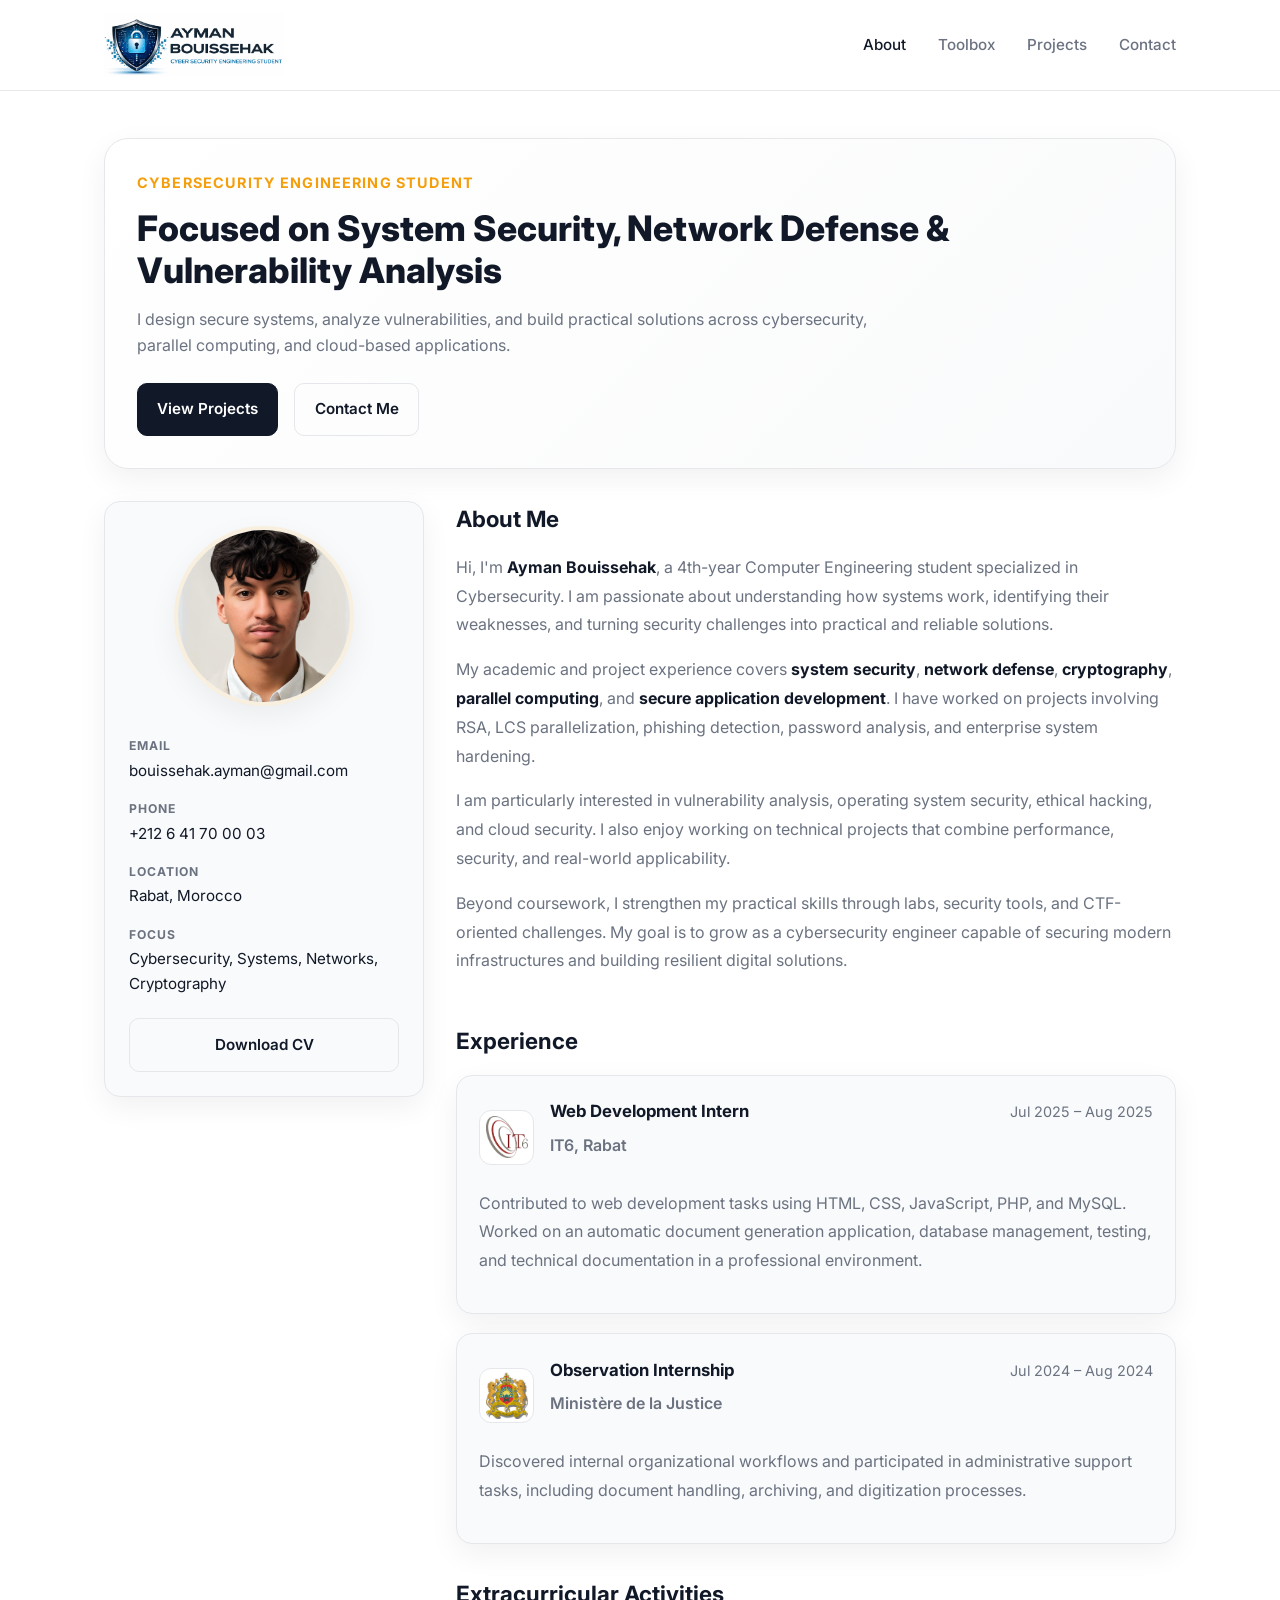
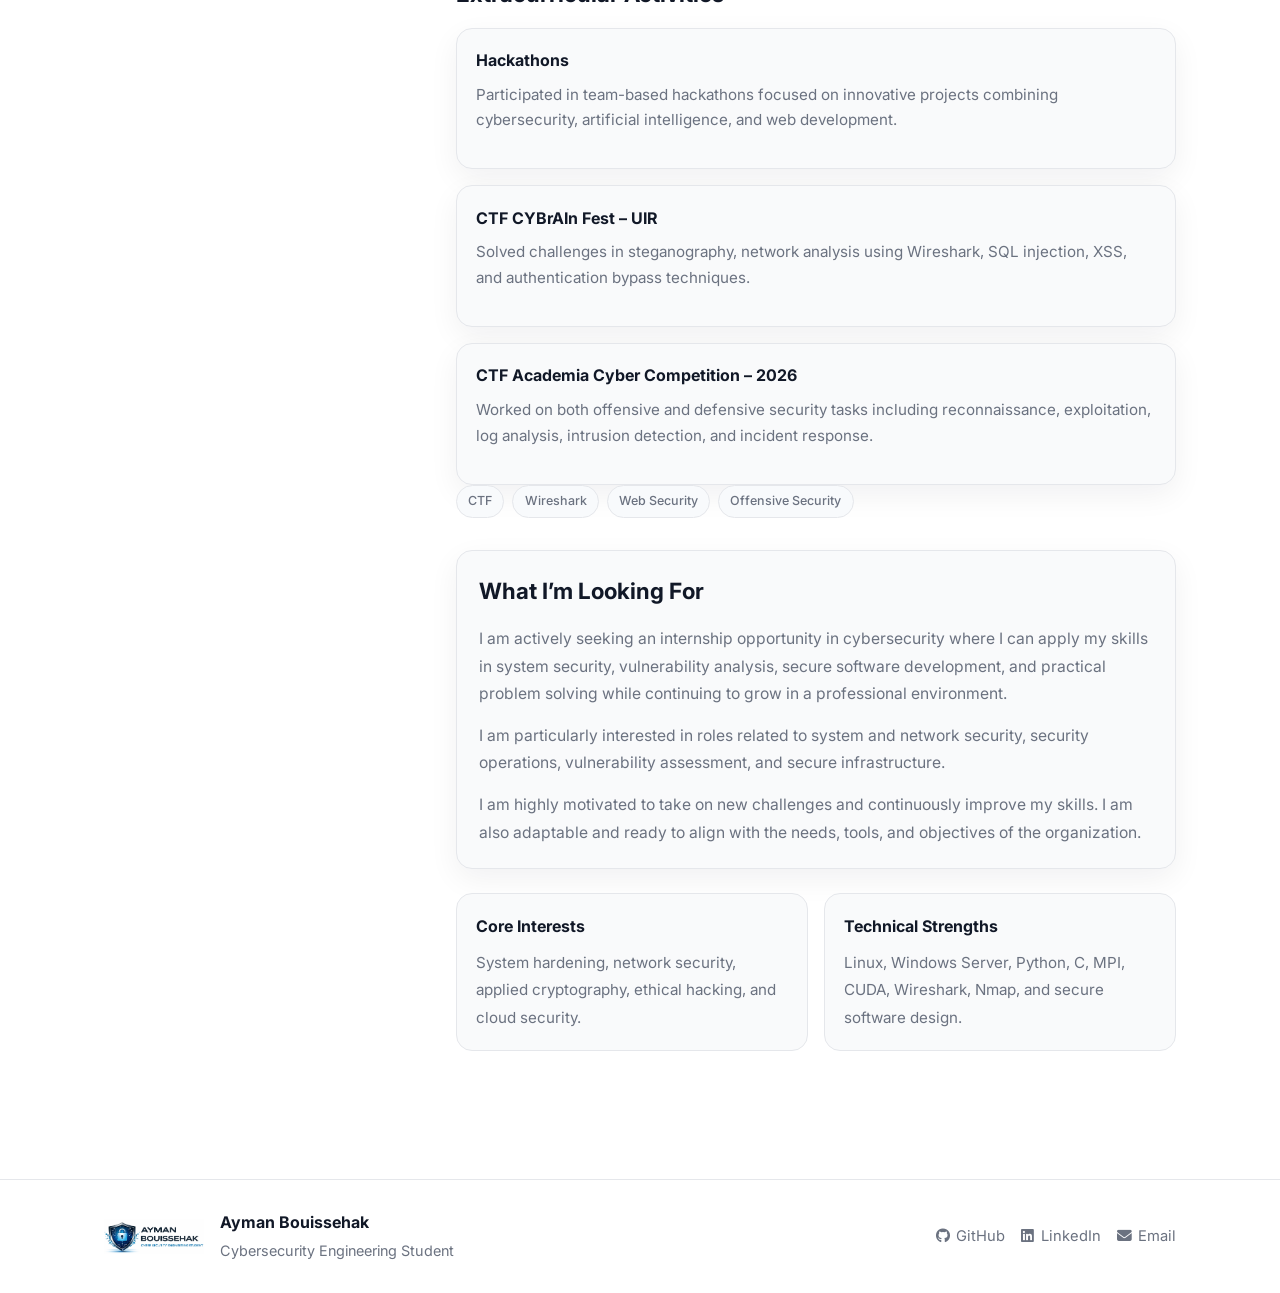
==== index.html @ 77eb62f5 "update" ====
<!DOCTYPE html>
<html lang="en">
<head>
    <meta charset="UTF-8">
    <meta name="viewport" content="width=device-width, initial-scale=1.0">
    <title>Ayman Bouissehak – Cybersecurity Engineering Student</title>
    <meta name="description" content="Portfolio of Ayman Bouissehak, Cybersecurity Engineering Student focused on system security, network defense, cryptography, and secure software development.">
    <link rel="stylesheet" href="style.css?v=2">
    <link rel="stylesheet" href="https://cdnjs.cloudflare.com/ajax/libs/font-awesome/6.4.0/css/all.min.css">
</head>
<body>

<nav class="navbar">
    <div class="container">
        <div class="logo">
            <img src="logo-ayman.png" alt="Ayman Bouissehak logo" class="logo-img">
        </div>

        <ul class="nav-links">
            <li><a href="index.html" class="active">About</a></li>
            <li><a href="toolbox.html">Toolbox</a></li>
            <li><a href="projects.html">Projects</a></li>
            <li><a href="contact.html">Contact</a></li>
        </ul>

        <div class="menu-toggle">
            <i class="fas fa-bars"></i>
        </div>
    </div>
</nav>

<main class="page about-page">
    <div class="container">

        <section class="hero-card">
            <p class="hero-kicker">Cybersecurity Engineering Student</p>
            <h1 class="hero-title">Focused on System Security, Network Defense & Vulnerability Analysis</h1>
            <p class="hero-subtitle">
                I design secure systems, analyze vulnerabilities, and build practical solutions across cybersecurity,
                parallel computing, and cloud-based applications.
            </p>

            <div class="hero-actions">
                <a href="projects.html" class="btn-primary">View Projects</a>
                <a href="contact.html" class="btn-secondary">Contact Me</a>
            </div>
        </section>

        <div class="about-grid">

            <aside class="about-left">
                <div class="profile-photo">
                    <img src="photo cv.jpg" alt="Ayman Bouissehak portrait">
                </div>

                <div class="info-block">
                    <div class="info-item">
                        <strong>EMAIL</strong>
                        <span>bouissehak.ayman@gmail.com</span>
                    </div>

                    <div class="info-item">
                        <strong>PHONE</strong>
                        <span>+212 6 41 70 00 03</span>
                    </div>

                    <div class="info-item">
                        <strong>LOCATION</strong>
                        <span>Rabat, Morocco</span>
                    </div>

                    <div class="info-item">
                        <strong>FOCUS</strong>
                        <span>Cybersecurity, Systems, Networks, Cryptography</span>
                    </div>
                </div>

                <a href="CV AYMAN-BOUISSEHAK.pdf" class="btn-download" target="_blank">
                    Download CV
                </a>
            </aside>

            <section class="about-right">
                <h2 class="content-title">About Me</h2>

                <p>
                    Hi, I'm <strong>Ayman Bouissehak</strong>, a 4th-year Computer Engineering student specialized in
                    Cybersecurity. I am passionate about understanding how systems work, identifying their weaknesses,
                    and turning security challenges into practical and reliable solutions.
                </p>

                <p>
                    My academic and project experience covers <strong>system security</strong>, <strong>network defense</strong>,
                    <strong>cryptography</strong>, <strong>parallel computing</strong>, and <strong>secure application development</strong>.
                    I have worked on projects involving RSA, LCS parallelization, phishing detection, password analysis,
                    and enterprise system hardening.
                </p>

                <p>
                    I am particularly interested in vulnerability analysis, operating system security, ethical hacking,
                    and cloud security. I also enjoy working on technical projects that combine performance, security,
                    and real-world applicability.
                </p>

                <p>
                    Beyond coursework, I strengthen my practical skills through labs, security tools, and CTF-oriented
                    challenges. My goal is to grow as a cybersecurity engineer capable of securing modern infrastructures
                    and building resilient digital solutions.
                </p>
                <section class="experience-section">
    <h2 class="content-title">Experience</h2>

    <div class="experience-list">

    <div class="experience-item">

    <div class="experience-header">
        <div class="experience-logo">
            <img src="it6-logo.png" alt="IT6 logo">
        </div>

        <div class="experience-main">
            <div class="experience-top">
                <h3>Web Development Intern</h3>
                <span>Jul 2025 – Aug 2025</span>
            </div>
            <p class="experience-place">IT6, Rabat</p>
        </div>
    </div>

    <p class="experience-desc">
        Contributed to web development tasks using HTML, CSS, JavaScript, PHP, and MySQL.
        Worked on an automatic document generation application, database management,
        testing, and technical documentation in a professional environment.
    </p>

</div>

<div class="experience-item">

    <div class="experience-header">
        <div class="experience-logo">
            <img src="minister-logo.jpeg" alt="Ministry logo">
        </div>

        <div class="experience-main">
            <div class="experience-top">
                <h3>Observation Internship</h3>
                <span>Jul 2024 – Aug 2024</span>
            </div>
            <p class="experience-place">Ministère de la Justice</p>
        </div>
    </div>

    <p class="experience-desc">
        Discovered internal organizational workflows and participated in administrative support tasks,
        including document handling, archiving, and digitization processes.
    </p>

</div>

    </div>
</section>
<section class="activities-section">
    <h2 class="content-title">Extracurricular Activities</h2>

    <div class="activities-list">

        <div class="activity-item">
            <h3>Hackathons</h3>
            <p>
                Participated in team-based hackathons focused on innovative projects combining
                cybersecurity, artificial intelligence, and web development.
            </p>
        </div>

        <div class="activity-item">
            <h3>CTF CYBrAIn Fest – UIR</h3>
            <p>
                Solved challenges in steganography, network analysis using Wireshark,
                SQL injection, XSS, and authentication bypass techniques.
            </p>
        </div>

        <div class="activity-item">
            <h3>CTF Academia Cyber Competition – 2026</h3>
            <p>
                Worked on both offensive and defensive security tasks including reconnaissance,
                exploitation, log analysis, intrusion detection, and incident response.
            </p>
        </div>

    </div>
    <div class="project-tags">
    <span>CTF</span>
    <span>Wireshark</span>
    <span>Web Security</span>
    <span>Offensive Security</span>
</div>
</section>
<section class="career-section">
    <h2 class="content-title">What I’m Looking For</h2>
    <p>
        I am actively seeking an internship opportunity in cybersecurity where I can apply
        my skills in system security, vulnerability analysis, secure software development,
        and practical problem solving while continuing to grow in a professional environment.
    </p>
    <p>
        I am particularly interested in roles related to system and network security,
        security operations, vulnerability assessment, and secure infrastructure.
    </p>
    <p>
        I am highly motivated to take on new challenges and continuously improve my skills.
        I am also adaptable and ready to align with the needs, tools, and objectives of the organization.
    </p>
</section>

                <div class="mini-highlights">
                    <div class="mini-card">
                        <h3>Core Interests</h3>
                        <p>System hardening, network security, applied cryptography, ethical hacking, and cloud security.</p>
                    </div>

                    <div class="mini-card">
                        <h3>Technical Strengths</h3>
                        <p>Linux, Windows Server, Python, C, MPI, CUDA, Wireshark, Nmap, and secure software design.</p>
                    </div>
                </div>
            </section>

        </div>
    </div>
</main>
<footer class="site-footer">
    <div class="container footer-content">
        
        <div class="footer-brand">
            <img src="logo-ayman.png" alt="Ayman Bouissehak logo" class="footer-logo">
            <div class="footer-brand-text">
                <h3>Ayman Bouissehak</h3>
                <p>Cybersecurity Engineering Student</p>
            </div>
        </div>

        <div class="footer-links">
            <a href="https://github.com/AYMANBOUISSEHAK/" target="_blank">
                <i class="fab fa-github"></i> GitHub
            </a>
            <a href="https://www.linkedin.com/in/ayman-bouissehak-b19950394/" target="_blank">
                <i class="fab fa-linkedin"></i> LinkedIn
            </a>
            <a href="mailto:bouissehak.ayman@gmail.com">
                <i class="fas fa-envelope"></i> Email
            </a>
        </div>

    </div>
</footer>

<script src="script.js?v=2"></script>
</body>
</html>
---- style.css ----
@import url('https://fonts.googleapis.com/css2?family=Inter:wght@300;400;500;600;700;800&display=swap');

* {
    margin: 0;
    padding: 0;
    box-sizing: border-box;
}

:root {
    --bg: #ffffff;
    --text: #111827;
    --text-dim: #6b7280;
    --accent: #f59e0b;
    --accent-soft: rgba(245, 158, 11, 0.12);
    --border: #e5e7eb;
    --card-bg: #f9fafb;
    --shadow: 0 10px 30px rgba(17, 24, 39, 0.06);
    --radius: 16px;
}

html {
    scroll-behavior: smooth;
}

body {
    font-family: 'Inter', sans-serif;
    background: var(--bg);
    color: var(--text);
    line-height: 1.6;
    padding-top: 90px;
}

a {
    color: inherit;
}

.container {
    max-width: 1120px;
    margin: 0 auto;
    padding: 0 1.5rem;
}

.page {
    padding: 3rem 0 4rem;
}

.section-title {
    font-size: 2rem;
    font-weight: 700;
    margin-bottom: 0.8rem;
    color: var(--text);
}

.section-intro {
    color: var(--text-dim);
    font-size: 1rem;
    margin-bottom: 2rem;
    max-width: 760px;
}

/* NAVBAR */
.navbar {
    position: fixed;
    top: 0;
    width: 100%;
    background: rgba(255, 255, 255, 0.92);
    backdrop-filter: blur(10px);
    border-bottom: 1px solid var(--border);
    z-index: 1000;
}

.navbar .container {
    min-height: 90px;
    display: flex;
    justify-content: space-between;
    align-items: center;
}

.logo {
    display: flex;
    align-items: center;
}

.logo-img {
    height: 64px;
    width: auto;
    display: block;
    max-width: 180px;
}

.nav-links {
    display: flex;
    gap: 2rem;
    list-style: none;
}

.nav-links a {
    text-decoration: none;
    color: var(--text-dim);
    font-size: 0.95rem;
    font-weight: 500;
    transition: 0.25s ease;
}

.nav-links a:hover,
.nav-links a.active {
    color: var(--text);
}

.menu-toggle {
    display: none;
    font-size: 1.4rem;
    cursor: pointer;
    color: var(--text);
}

/* HERO */
.hero-card {
    background: linear-gradient(135deg, #ffffff 0%, #f9fafb 100%);
    border: 1px solid var(--border);
    border-radius: 24px;
    box-shadow: var(--shadow);
    padding: 2rem;
    margin-bottom: 2rem;
}

.hero-kicker {
    color: var(--accent);
    font-weight: 700;
    font-size: 0.9rem;
    letter-spacing: 0.08em;
    text-transform: uppercase;
    margin-bottom: 0.8rem;
}

.hero-title {
    font-size: 2.2rem;
    line-height: 1.2;
    font-weight: 800;
    margin-bottom: 1rem;
    max-width: 850px;
}

.hero-subtitle {
    color: var(--text-dim);
    max-width: 760px;
    font-size: 1rem;
    margin-bottom: 1.5rem;
}

.hero-actions {
    display: flex;
    gap: 1rem;
    flex-wrap: wrap;
}

.btn-primary,
.btn-secondary,
.btn-download,
.btn-submit {
    display: inline-flex;
    align-items: center;
    justify-content: center;
    text-decoration: none;
    border-radius: 10px;
    padding: 0.85rem 1.2rem;
    font-size: 0.95rem;
    font-weight: 600;
    transition: 0.25s ease;
    cursor: pointer;
}

.btn-primary {
    background: var(--text);
    color: #fff;
    border: 1px solid var(--text);
}

.btn-primary:hover {
    opacity: 0.92;
}

.btn-secondary,
.btn-download,
.btn-submit {
    background: transparent;
    color: var(--text);
    border: 1px solid var(--border);
}

.btn-secondary:hover,
.btn-download:hover,
.btn-submit:hover {
    border-color: var(--text);
    background: var(--text);
    color: #fff;
}

/* ABOUT */
.about-grid {
    display: grid;
    grid-template-columns: 320px 1fr;
    gap: 2rem;
    align-items: start;
}

.about-left {
    background: var(--card-bg);
    border: 1px solid var(--border);
    border-radius: var(--radius);
    box-shadow: var(--shadow);
    padding: 1.5rem;
    display: flex;
    flex-direction: column;
    gap: 1.4rem;
}

.profile-photo {
    text-align: center;
}

.profile-photo img {
    width: 180px;
    height: 180px;
    border-radius: 50%;
    object-fit: cover;
    border: 4px solid var(--accent-soft);
    box-shadow: var(--shadow);
}

.info-block {
    display: flex;
    flex-direction: column;
    gap: 1rem;
}

.info-item {
    display: flex;
    flex-direction: column;
    gap: 0.2rem;
}

.info-item strong {
    font-size: 0.76rem;
    font-weight: 700;
    letter-spacing: 0.08em;
    color: var(--text-dim);
}

.info-item span,
.info-item span a {
    color: var(--text);
    font-size: 0.95rem;
    text-decoration: none;
    word-break: break-word;
}

.about-right {
    background: #fff;
}

.content-title {
    font-size: 1.4rem;
    font-weight: 700;
    margin-bottom: 1rem;
}

.about-right p {
    color: var(--text-dim);
    margin-bottom: 1rem;
    font-size: 1rem;
    line-height: 1.8;
}

.about-right strong {
    color: var(--text);
}

.mini-highlights {
    display: grid;
    grid-template-columns: repeat(2, 1fr);
    gap: 1rem;
    margin-top: 1.5rem;
}

.mini-card {
    background: var(--card-bg);
    border: 1px solid var(--border);
    border-radius: var(--radius);
    padding: 1.2rem;
}

.mini-card h3 {
    font-size: 1rem;
    font-weight: 700;
    margin-bottom: 0.6rem;
}

.mini-card p {
    margin-bottom: 0;
    font-size: 0.95rem;
}

/* TOOLBOX */
.toolbox-grid {
    display: grid;
    grid-template-columns: repeat(2, 1fr);
    gap: 1.5rem;
    margin-bottom: 2rem;
}

.toolbox-item {
    background: var(--card-bg);
    border: 1px solid var(--border);
    border-radius: var(--radius);
    box-shadow: var(--shadow);
    padding: 1.5rem;
    transition: 0.25s ease;
}

.toolbox-item:hover {
    transform: translateY(-3px);
    border-color: var(--accent);
}

.toolbox-header {
    display: flex;
    align-items: center;
    gap: 0.8rem;
    margin-bottom: 1rem;
}

.tool-emoji {
    font-size: 1.6rem;
}

.toolbox-header h3 {
    font-size: 1.05rem;
    font-weight: 700;
}

.toolbox-item ul {
    list-style: none;
}

.toolbox-item li {
    padding: 0.55rem 0;
    color: var(--text-dim);
    border-bottom: 1px dashed var(--border);
    font-size: 0.95rem;
}

.toolbox-item li:last-child {
    border-bottom: none;
}

.certification-section {
    margin-top: 1rem;
}

.section-subtitle {
    font-size: 1.2rem;
    font-weight: 700;
    margin-bottom: 1rem;
}

.cert-badges {
    display: flex;
    flex-wrap: wrap;
    gap: 0.8rem;
}

.cert-badge {
    padding: 0.55rem 1rem;
    border-radius: 999px;
    background: var(--card-bg);
    border: 1px solid var(--border);
    font-size: 0.92rem;
}

.cert-badge em {
    color: var(--text-dim);
    font-size: 0.84rem;
}

/* PROJECTS */
.projects-grid {
    display: grid;
    grid-template-columns: repeat(2, 1fr);
    gap: 1.5rem;
}

.project-item {
    background: var(--card-bg);
    border: 1px solid var(--border);
    border-radius: var(--radius);
    box-shadow: var(--shadow);
    padding: 1.4rem;
    display: flex;
    gap: 1rem;
    transition: 0.25s ease;
}

.project-item:hover {
    transform: translateY(-4px);
    border-color: var(--accent);
}

.project-icon {
    width: 52px;
    height: 52px;
    border-radius: 14px;
    background: var(--accent-soft);
    display: flex;
    align-items: center;
    justify-content: center;
    flex-shrink: 0;
}

.project-icon i {
    color: var(--accent);
    font-size: 1.35rem;
}

.project-content {
    flex: 1;
}

.project-content h3 {
    font-size: 1.08rem;
    font-weight: 700;
    margin-bottom: 0.25rem;
}

.project-category {
    color: var(--text-dim);
    font-size: 0.83rem;
    margin-bottom: 0.7rem;
}

.project-desc {
    color: var(--text-dim);
    font-size: 0.94rem;
    line-height: 1.65;
    margin-bottom: 0.9rem;
}

.project-tags {
    display: flex;
    flex-wrap: wrap;
    gap: 0.5rem;
    margin-bottom: 1rem;
}

.project-tags span {
    font-size: 0.78rem;
    padding: 0.3rem 0.7rem;
    border-radius: 999px;
    background: #fff;
    border: 1px solid var(--border);
    color: var(--text-dim);
}

.project-links {
    display: flex;
    flex-wrap: wrap;
    gap: 0.9rem;
}

.project-links a,
.project-links span {
    text-decoration: none;
    font-size: 0.9rem;
    color: var(--text-dim);
    display: inline-flex;
    align-items: center;
    gap: 0.35rem;
    transition: 0.25s ease;
}

.project-links a:hover {
    color: var(--accent);
}

.disabled {
    opacity: 0.6;
    cursor: not-allowed;
}

/* CONTACT */
.contact-content {
    display: grid;
    grid-template-columns: 1fr 1fr;
    gap: 2rem;
}

.contact-info,
.contact-form {
    background: var(--card-bg);
    border: 1px solid var(--border);
    border-radius: var(--radius);
    box-shadow: var(--shadow);
    padding: 1.5rem;
}

.social-links {
    display: flex;
    gap: 1rem;
    margin-top: 1.3rem;
}

.social-links a {
    font-size: 1.25rem;
    color: var(--text-dim);
    transition: 0.25s ease;
}

.social-links a:hover {
    color: var(--accent);
}

.contact-form {
    display: flex;
    flex-direction: column;
    gap: 1rem;
}

.contact-form input,
.contact-form textarea {
    width: 100%;
    padding: 0.9rem 1rem;
    border-radius: 10px;
    border: 1px solid var(--border);
    font-family: 'Inter', sans-serif;
    font-size: 0.95rem;
    background: #fff;
    transition: 0.25s ease;
}

.contact-form input:focus,
.contact-form textarea:focus {
    outline: none;
    border-color: var(--accent);
}

/* RESPONSIVE */
@media (max-width: 900px) {
    .about-grid,
    .contact-content,
    .projects-grid,
    .toolbox-grid,
    .mini-highlights {
        grid-template-columns: 1fr;
    }

    .about-left {
        max-width: 420px;
        margin: 0 auto;
    }
}

@media (max-width: 768px) {
    body {
        padding-top: 82px;
    }

    .navbar .container {
        min-height: 82px;
    }

    .logo-img {
        height: 52px;
    }

    .nav-links {
        display: none;
    }

    .nav-links.active {
        display: flex;
        flex-direction: column;
        position: absolute;
        top: 100%;
        left: 0;
        width: 100%;
        background: #fff;
        border-bottom: 1px solid var(--border);
        padding: 1.5rem;
        gap: 1rem;
        text-align: center;
    }

    .menu-toggle {
        display: block;
    }

    .hero-title {
        font-size: 1.75rem;
    }

    .hero-card {
        padding: 1.4rem;
    }
}
/* EXPERIENCE */
.experience-section {
    margin-top: 3rem;
}

.experience-list {
    display: flex;
    flex-direction: column;
    gap: 1.2rem;
}

.experience-item {
    background: var(--card-bg);
    border: 1px solid var(--border);
    border-radius: var(--radius);
    box-shadow: var(--shadow);
    padding: 1.4rem;
}

.experience-top {
    display: flex;
    justify-content: space-between;
    align-items: center;
    gap: 1rem;
    margin-bottom: 0.35rem;
    flex-wrap: wrap;
}

.experience-top h3 {
    font-size: 1.05rem;
    font-weight: 700;
    color: var(--text);
}

.experience-top span {
    font-size: 0.9rem;
    color: var(--text-dim);
}

.experience-place {
    font-size: 0.92rem;
    font-weight: 600;
    color: var(--accent);
    margin-bottom: 0.7rem;
}

.experience-desc {
    color: var(--text-dim);
    font-size: 0.95rem;
    line-height: 1.7;
}
/* FOOTER */
.site-footer {
    margin-top: 4rem;
    border-top: 1px solid var(--border);
    padding: 1.8rem 0;
    background: #fff;
}

.footer-content {
    display: flex;
    justify-content: space-between;
    align-items: center;
    gap: 1rem;
    flex-wrap: wrap;
}

.footer-content h3 {
    font-size: 1rem;
    margin-bottom: 0.2rem;
}

.footer-content p {
    color: var(--text-dim);
    font-size: 0.9rem;
}

.footer-links {
    display: flex;
    gap: 1rem;
    flex-wrap: wrap;
}

.footer-links a {
    text-decoration: none;
    color: var(--text-dim);
    font-size: 0.92rem;
    transition: 0.25s ease;
}

.footer-links a:hover {
    color: var(--accent);
}
/* EXPERIENCE WITH LOGO */
.experience-header {
    display: flex;
    align-items: center;
    gap: 1rem;
    margin-bottom: 0.8rem;
}

.experience-logo {
    width: 55px;
    height: 55px;
    border-radius: 12px;
    background: white;
    border: 1px solid var(--border);
    display: flex;
    align-items: center;
    justify-content: center;
    overflow: hidden;
    flex-shrink: 0;
}

.experience-logo img {
    width: 80%;
    height: auto;
    object-fit: contain;
}

.experience-main {
    flex: 1;
}

.experience-top {
    display: flex;
    justify-content: space-between;
    align-items: center;
    flex-wrap: wrap;
}

.experience-top h3 {
    font-size: 1.05rem;
    font-weight: 700;
}

.experience-top span {
    font-size: 0.9rem;
    color: var(--text-dim);
}
/* PROJECTS PREMIUM */
.projects-hero {
    margin-bottom: 2rem;
}

.projects-kicker {
    color: var(--accent);
    font-weight: 700;
    font-size: 0.9rem;
    letter-spacing: 0.08em;
    text-transform: uppercase;
    margin-bottom: 0.6rem;
}

.featured-project {
    background: linear-gradient(135deg, #ffffff 0%, #f9fafb 100%);
    border: 1px solid var(--border);
    border-radius: 24px;
    box-shadow: var(--shadow);
    padding: 1.8rem;
    margin-bottom: 2rem;
    position: relative;
    overflow: hidden;
}

.featured-badge {
    display: inline-block;
    margin-bottom: 1rem;
    background: var(--accent-soft);
    color: var(--accent);
    border: 1px solid rgba(245, 158, 11, 0.2);
    border-radius: 999px;
    padding: 0.35rem 0.8rem;
    font-size: 0.8rem;
    font-weight: 700;
}

.featured-content {
    display: grid;
    grid-template-columns: 90px 1fr;
    gap: 1.3rem;
    align-items: start;
}

.featured-icon {
    width: 78px;
    height: 78px;
    border-radius: 20px;
    background: var(--accent-soft);
    display: flex;
    align-items: center;
    justify-content: center;
}

.featured-icon i {
    font-size: 2rem;
    color: var(--accent);
}

.featured-category {
    color: var(--text-dim);
    font-size: 0.88rem;
    margin-bottom: 0.4rem;
}

.featured-right h2 {
    font-size: 1.7rem;
    line-height: 1.2;
    margin-bottom: 0.8rem;
}

.featured-desc {
    color: var(--text-dim);
    font-size: 1rem;
    line-height: 1.75;
    margin-bottom: 1rem;
    max-width: 800px;
}

.projects-list {
    margin-top: 0.5rem;
}

.projects-grid {
    display: grid;
    grid-template-columns: repeat(2, 1fr);
    gap: 1.5rem;
}

.project-item {
    background: #fff;
    border: 1px solid var(--border);
    border-radius: 20px;
    box-shadow: var(--shadow);
    padding: 1.4rem;
    transition: 0.28s ease;
    display: flex;
    flex-direction: column;
    justify-content: space-between;
}

.project-item:hover {
    transform: translateY(-5px);
    border-color: var(--accent);
}

.project-top {
    display: flex;
    gap: 1rem;
    align-items: flex-start;
    margin-bottom: 1rem;
}

.project-icon {
    width: 52px;
    height: 52px;
    border-radius: 14px;
    background: var(--accent-soft);
    display: flex;
    align-items: center;
    justify-content: center;
    flex-shrink: 0;
}

.project-icon i {
    color: var(--accent);
    font-size: 1.25rem;
}

.project-head {
    flex: 1;
}

.project-head h3 {
    font-size: 1.08rem;
    font-weight: 700;
    line-height: 1.35;
}

.project-category {
    color: var(--text-dim);
    font-size: 0.82rem;
    margin-bottom: 0.35rem;
}

.project-desc {
    color: var(--text-dim);
    font-size: 0.94rem;
    line-height: 1.7;
    margin-bottom: 1rem;
}

.project-tags {
    display: flex;
    flex-wrap: wrap;
    gap: 0.5rem;
    margin-bottom: 1rem;
}

.project-tags span {
    font-size: 0.78rem;
    padding: 0.35rem 0.7rem;
    border-radius: 999px;
    background: #f8fafc;
    border: 1px solid var(--border);
    color: var(--text-dim);
    font-weight: 500;
}

.project-links {
    display: flex;
    flex-wrap: wrap;
    gap: 0.75rem;
    margin-top: auto;
}

.project-links-featured {
    margin-top: 1.2rem;
}

.project-btn {
    display: inline-flex;
    align-items: center;
    gap: 0.45rem;
    text-decoration: none;
    padding: 0.7rem 1rem;
    border-radius: 10px;
    border: 1px solid var(--text);
    background: var(--text);
    color: #fff;
    font-size: 0.9rem;
    font-weight: 600;
    transition: 0.25s ease;
}

.project-btn:hover {
    opacity: 0.92;
}

.project-btn.secondary {
    background: transparent;
    color: var(--text);
    border: 1px solid var(--border);
}

.project-btn.secondary:hover {
    background: var(--text);
    color: #fff;
    border-color: var(--text);
}

.project-btn.disabled {
    background: #f3f4f6;
    color: var(--text-dim);
    border: 1px solid var(--border);
    cursor: not-allowed;
}

@media (max-width: 900px) {
    .featured-content,
    .projects-grid {
        grid-template-columns: 1fr;
    }

    .featured-content {
        gap: 1rem;
    }
}
/* TOOLBOX PREMIUM */
.toolbox-hero {
    margin-bottom: 2rem;
}

.toolbox-kicker {
    color: var(--accent);
    font-weight: 700;
    font-size: 0.9rem;
    letter-spacing: 0.08em;
    text-transform: uppercase;
    margin-bottom: 0.6rem;
}

.toolbox-highlight {
    background: linear-gradient(135deg, #ffffff 0%, #f9fafb 100%);
    border: 1px solid var(--border);
    border-radius: 24px;
    box-shadow: var(--shadow);
    padding: 1.8rem;
    margin-bottom: 2rem;
}

.toolbox-highlight-badge {
    display: inline-block;
    margin-bottom: 1rem;
    background: var(--accent-soft);
    color: var(--accent);
    border: 1px solid rgba(245, 158, 11, 0.2);
    border-radius: 999px;
    padding: 0.35rem 0.8rem;
    font-size: 0.8rem;
    font-weight: 700;
}

.toolbox-highlight-content {
    display: grid;
    grid-template-columns: 88px 1fr;
    gap: 1.2rem;
    align-items: start;
}

.toolbox-highlight-icon {
    width: 76px;
    height: 76px;
    border-radius: 20px;
    background: var(--accent-soft);
    display: flex;
    align-items: center;
    justify-content: center;
}

.toolbox-highlight-icon i {
    color: var(--accent);
    font-size: 1.9rem;
}

.toolbox-highlight-text h2 {
    font-size: 1.55rem;
    line-height: 1.2;
    margin-bottom: 0.8rem;
}

.toolbox-highlight-text p {
    color: var(--text-dim);
    font-size: 1rem;
    line-height: 1.75;
    margin-bottom: 1rem;
    max-width: 850px;
}

.toolbox-pill-row {
    display: flex;
    flex-wrap: wrap;
    gap: 0.6rem;
}

.toolbox-pill-row span {
    font-size: 0.8rem;
    padding: 0.4rem 0.8rem;
    border-radius: 999px;
    background: #f8fafc;
    border: 1px solid var(--border);
    color: var(--text-dim);
    font-weight: 500;
}

.toolbox-grid {
    display: grid;
    grid-template-columns: repeat(2, 1fr);
    gap: 1.5rem;
    margin-bottom: 2rem;
}

.toolbox-item.premium {
    background: #fff;
    border: 1px solid var(--border);
    border-radius: 20px;
    box-shadow: var(--shadow);
    padding: 1.5rem;
    transition: 0.28s ease;
}

.toolbox-item.premium:hover {
    transform: translateY(-5px);
    border-color: var(--accent);
}

.toolbox-header {
    display: flex;
    align-items: center;
    gap: 1rem;
    margin-bottom: 1.2rem;
}

.toolbox-icon-box {
    width: 52px;
    height: 52px;
    border-radius: 14px;
    background: var(--accent-soft);
    display: flex;
    align-items: center;
    justify-content: center;
    flex-shrink: 0;
}

.toolbox-icon-box i {
    color: var(--accent);
    font-size: 1.25rem;
}

.toolbox-label {
    color: var(--text-dim);
    font-size: 0.78rem;
    font-weight: 600;
    letter-spacing: 0.08em;
    text-transform: uppercase;
    margin-bottom: 0.2rem;
}

.toolbox-item.premium h3 {
    font-size: 1.08rem;
    font-weight: 700;
    color: var(--text);
}

.toolbox-item.premium ul {
    list-style: none;
}

.toolbox-item.premium li {
    color: var(--text-dim);
    padding: 0.55rem 0;
    border-bottom: 1px dashed var(--border);
    font-size: 0.95rem;
}

.toolbox-item.premium li:last-child {
    border-bottom: none;
}

.premium-cert-section {
    background: #fff;
    border: 1px solid var(--border);
    border-radius: 20px;
    box-shadow: var(--shadow);
    padding: 1.5rem;
}

.certification-header {
    margin-bottom: 1rem;
}

.cert-badges {
    display: flex;
    flex-wrap: wrap;
    gap: 0.8rem;
}

.cert-badge {
    background: #f8fafc;
    border: 1px solid var(--border);
    border-radius: 999px;
    padding: 0.55rem 1rem;
    font-size: 0.92rem;
    color: var(--text);
}

.cert-badge em {
    color: var(--text-dim);
    font-style: italic;
    font-size: 0.84rem;
}

.cert-badge a {
    color: var(--accent);
    text-decoration: none;
    margin-left: 0.25rem;
}

@media (max-width: 900px) {
    .toolbox-highlight-content,
    .toolbox-grid {
        grid-template-columns: 1fr;
    }

    .toolbox-highlight-content {
        gap: 1rem;
    }
}
/* FOOTER WITH LOGO */
.site-footer {
    margin-top: 4rem;
    border-top: 1px solid var(--border);
    padding: 1.8rem 0;
    background: #fff;
}

.footer-content {
    display: flex;
    justify-content: space-between;
    align-items: center;
    gap: 1.5rem;
    flex-wrap: wrap;
}

.footer-brand {
    display: flex;
    align-items: center;
    gap: 1rem;
}

.footer-logo {
    height: 55px;
    width: auto;
    max-width: 100px;
    object-fit: contain;
}

.footer-brand-text h3 {
    font-size: 1rem;
    margin-bottom: 0.2rem;
    color: var(--text);
}

.footer-brand-text p {
    color: var(--text-dim);
    font-size: 0.9rem;
    margin: 0;
}

.footer-links {
    display: flex;
    gap: 1rem;
    flex-wrap: wrap;
    align-items: center;
}

.footer-links a {
    text-decoration: none;
    color: var(--text-dim);
    font-size: 0.92rem;
    display: inline-flex;
    align-items: center;
    gap: 0.4rem;
    transition: 0.25s ease;
}

.footer-links a:hover {
    color: var(--accent);
}

@media (max-width: 768px) {
    .footer-content {
        flex-direction: column;
        align-items: flex-start;
    }

    .footer-logo {
        height: 48px;
    }
}
.presentation-btn {
    background: #f97316; /* orange PowerPoint */
    color: white;
    border: none;
}

.presentation-btn:hover {
    opacity: 0.9;
}
.career-section {
    margin-top: 2rem;
    background: var(--card-bg);
    border: 1px solid var(--border);
    border-radius: var(--radius);
    box-shadow: var(--shadow);
    padding: 1.4rem;
}

.career-section p {
    color: var(--text-dim);
    font-size: 0.98rem;
    line-height: 1.75;
    margin-bottom: 0.9rem;
}

.career-section p:last-child {
    margin-bottom: 0;
}
/* ACTIVITIES */
.activities-section {
    margin-top: 2rem;
}

.activities-list {
    display: flex;
    flex-direction: column;
    gap: 1rem;
}

.activity-item {
    background: var(--card-bg);
    border: 1px solid var(--border);
    border-radius: var(--radius);
    box-shadow: var(--shadow);
    padding: 1.2rem;
}

.activity-item h3 {
    font-size: 1rem;
    font-weight: 700;
    margin-bottom: 0.5rem;
}

.activity-item p {
    color: var(--text-dim);
    font-size: 0.95rem;
    line-height: 1.7;
}
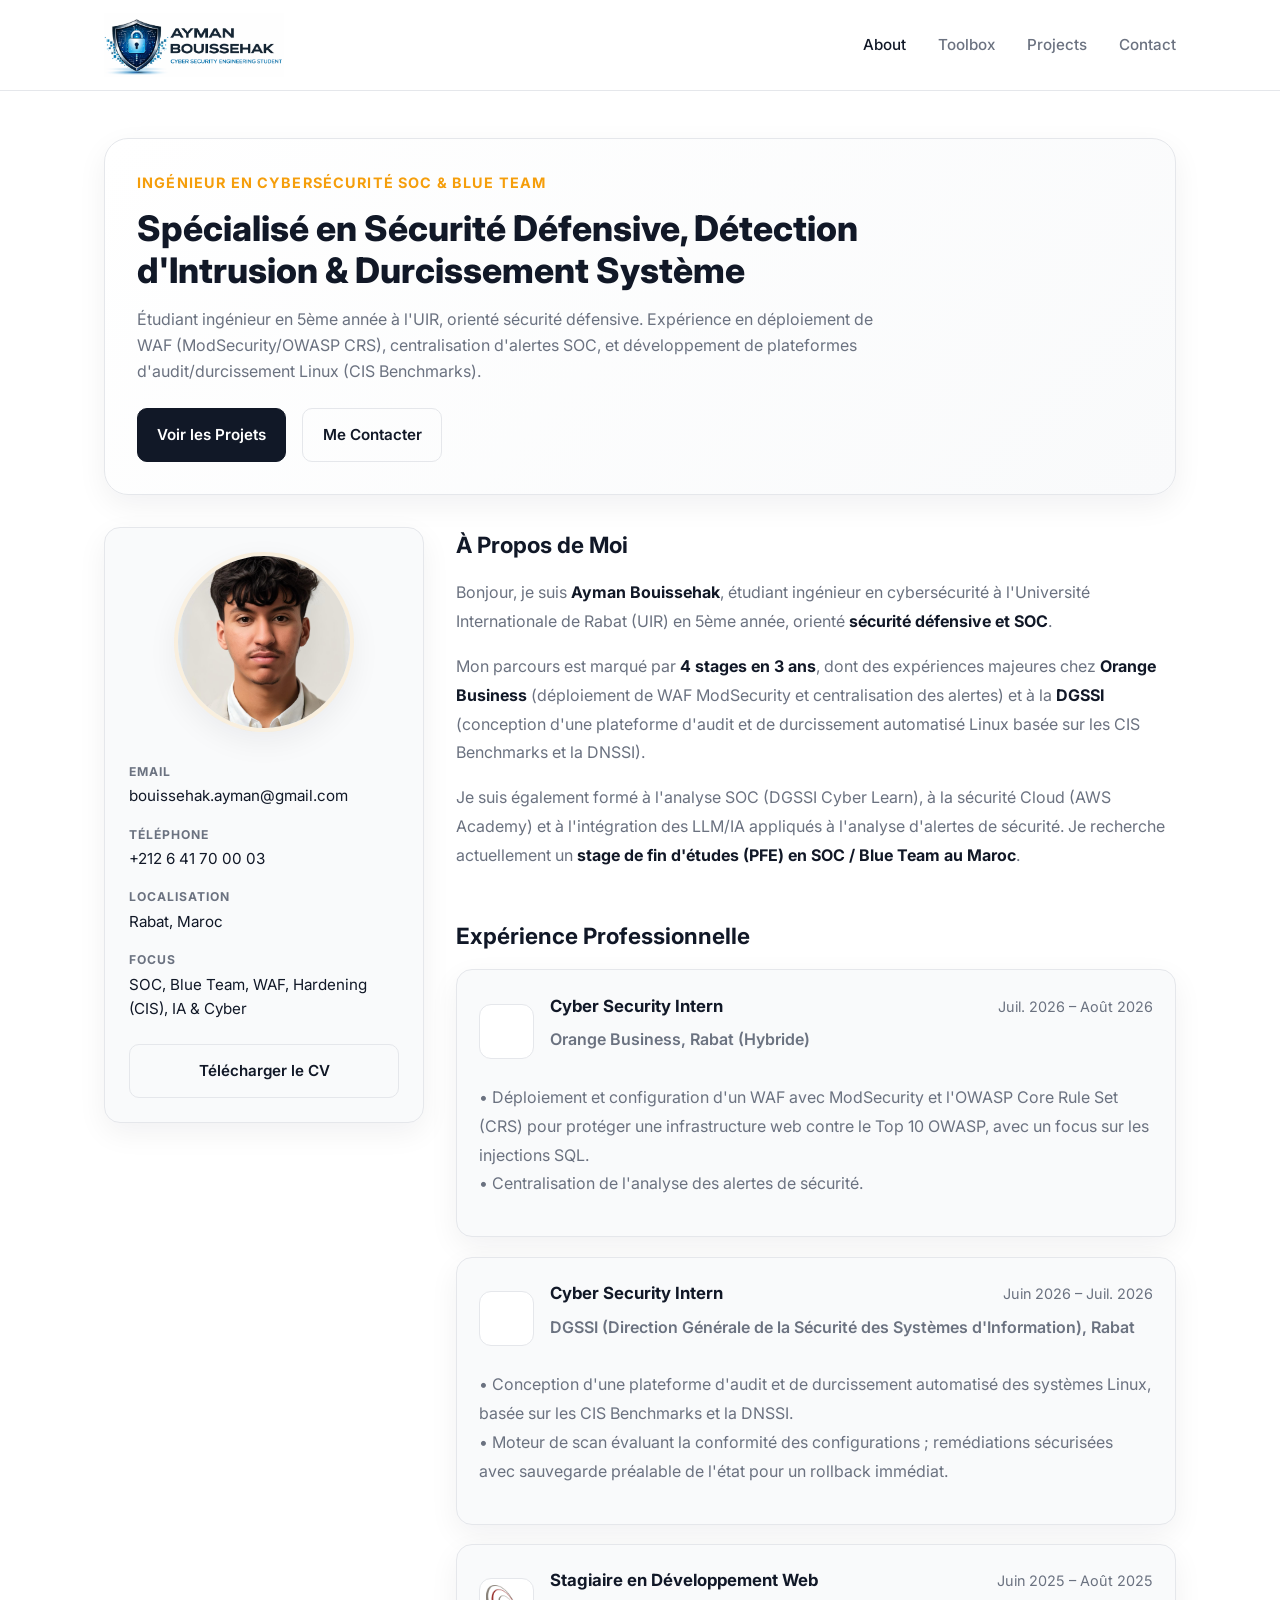
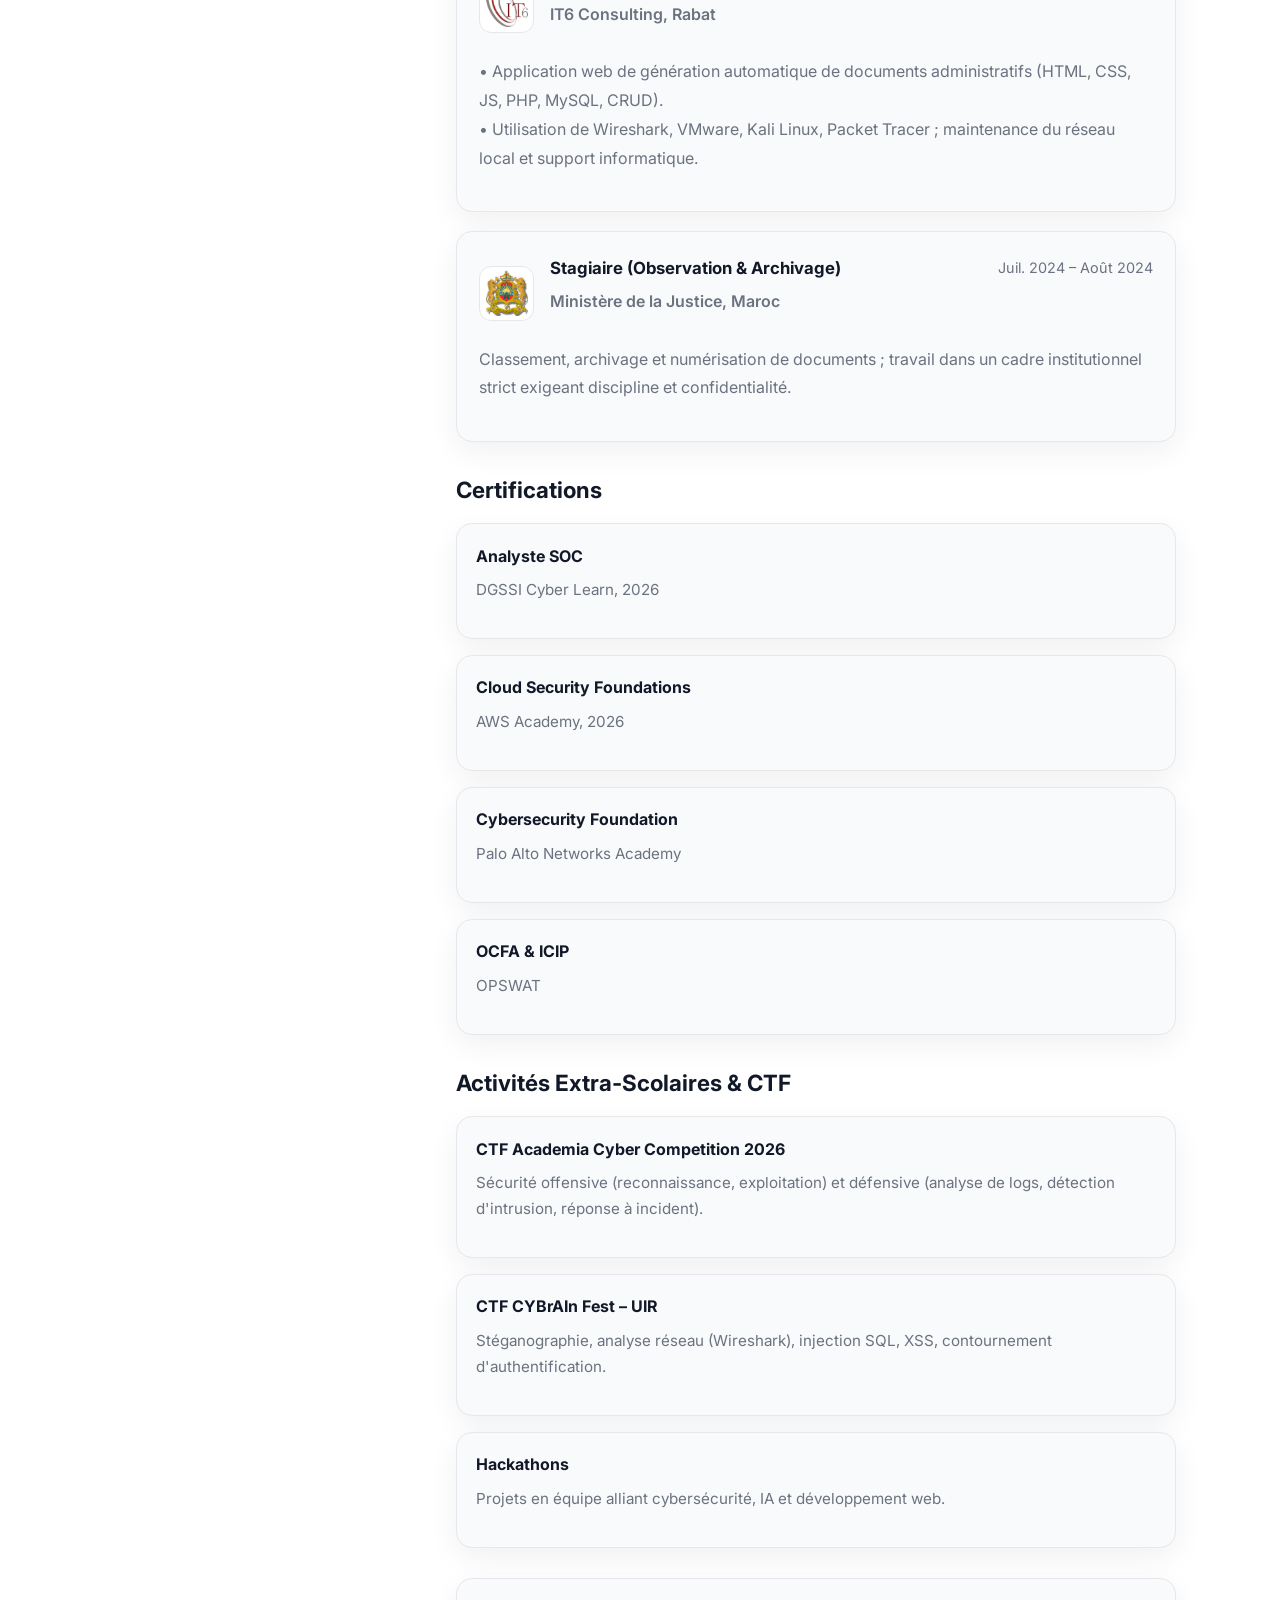
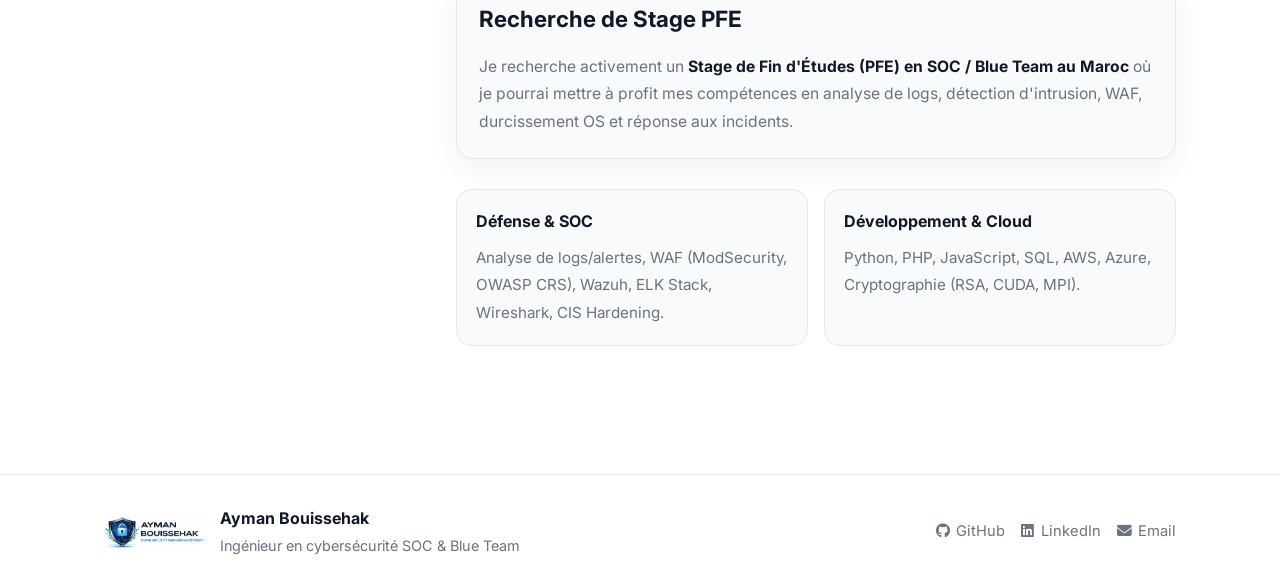
==== commit e2526f46: "Mise a jour de la page About/Accueil selon le CV (Orange Business, DGSSI, Certifications)" ====
--- a/index.html
+++ b/index.html
@@ -1,10 +1,10 @@
 <!DOCTYPE html>
-<html lang="en">
+<html lang="fr">
 <head>
     <meta charset="UTF-8">
     <meta name="viewport" content="width=device-width, initial-scale=1.0">
-    <title>Ayman Bouissehak – Cybersecurity Engineering Student</title>
-    <meta name="description" content="Portfolio of Ayman Bouissehak, Cybersecurity Engineering Student focused on system security, network defense, cryptography, and secure software development.">
+    <title>Ayman Bouissehak – Ingénieur en cybersécurité SOC & Blue Team</title>
+    <meta name="description" content="Portfolio d'Ayman Bouissehak, Ingénieur en cybersécurité spécialisé SOC, Blue Team, sécurité système, WAF ModSecurity, durcissement CIS et réponse aux incidents.">
     <link rel="stylesheet" href="style.css?v=2">
     <link rel="stylesheet" href="https://cdnjs.cloudflare.com/ajax/libs/font-awesome/6.4.0/css/all.min.css">
 </head>
@@ -33,16 +33,16 @@
     <div class="container">
 
         <section class="hero-card">
-            <p class="hero-kicker">Cybersecurity Engineering Student</p>
-            <h1 class="hero-title">Focused on System Security, Network Defense & Vulnerability Analysis</h1>
+            <p class="hero-kicker">Ingénieur en cybersécurité SOC & Blue Team</p>
+            <h1 class="hero-title">Spécialisé en Sécurité Défensive, Détection d'Intrusion & Durcissement Système</h1>
             <p class="hero-subtitle">
-                I design secure systems, analyze vulnerabilities, and build practical solutions across cybersecurity,
-                parallel computing, and cloud-based applications.
+                Étudiant ingénieur en 5ème année à l'UIR, orienté sécurité défensive.
+                Expérience en déploiement de WAF (ModSecurity/OWASP CRS), centralisation d'alertes SOC, et développement de plateformes d'audit/durcissement Linux (CIS Benchmarks).
             </p>
 
             <div class="hero-actions">
-                <a href="projects.html" class="btn-primary">View Projects</a>
-                <a href="contact.html" class="btn-secondary">Contact Me</a>
+                <a href="projects.html" class="btn-primary">Voir les Projets</a>
+                <a href="contact.html" class="btn-secondary">Me Contacter</a>
             </div>
         </section>
 
@@ -60,177 +60,206 @@
                     </div>
 
                     <div class="info-item">
-                        <strong>PHONE</strong>
+                        <strong>TÉLÉPHONE</strong>
                         <span>+212 6 41 70 00 03</span>
                     </div>
 
                     <div class="info-item">
-                        <strong>LOCATION</strong>
-                        <span>Rabat, Morocco</span>
+                        <strong>LOCALISATION</strong>
+                        <span>Rabat, Maroc</span>
                     </div>
 
                     <div class="info-item">
                         <strong>FOCUS</strong>
-                        <span>Cybersecurity, Systems, Networks, Cryptography</span>
+                        <span>SOC, Blue Team, WAF, Hardening (CIS), IA & Cyber</span>
                     </div>
                 </div>
 
-                <a href="CV AYMAN-BOUISSEHAK.pdf" class="btn-download" target="_blank">
-                    Download CV
+                <a href="CV_Ayman_Bouissehak_SOC_Blue_Team.pdf" class="btn-download" target="_blank">
+                    Télécharger le CV
                 </a>
             </aside>
 
             <section class="about-right">
-                <h2 class="content-title">About Me</h2>
+                <h2 class="content-title">À Propos de Moi</h2>
 
                 <p>
-                    Hi, I'm <strong>Ayman Bouissehak</strong>, a 4th-year Computer Engineering student specialized in
-                    Cybersecurity. I am passionate about understanding how systems work, identifying their weaknesses,
-                    and turning security challenges into practical and reliable solutions.
+                    Bonjour, je suis <strong>Ayman Bouissehak</strong>, étudiant ingénieur en cybersécurité à l'Université Internationale de Rabat (UIR) en 5ème année, orienté <strong>sécurité défensive et SOC</strong>.
                 </p>
 
                 <p>
-                    My academic and project experience covers <strong>system security</strong>, <strong>network defense</strong>,
-                    <strong>cryptography</strong>, <strong>parallel computing</strong>, and <strong>secure application development</strong>.
-                    I have worked on projects involving RSA, LCS parallelization, phishing detection, password analysis,
-                    and enterprise system hardening.
+                    Mon parcours est marqué par <strong>4 stages en 3 ans</strong>, dont des expériences majeures chez <strong>Orange Business</strong> (déploiement de WAF ModSecurity et centralisation des alertes) et à la <strong>DGSSI</strong> (conception d'une plateforme d'audit et de durcissement automatisé Linux basée sur les CIS Benchmarks et la DNSSI).
                 </p>
 
                 <p>
-                    I am particularly interested in vulnerability analysis, operating system security, ethical hacking,
-                    and cloud security. I also enjoy working on technical projects that combine performance, security,
-                    and real-world applicability.
+                    Je suis également formé à l'analyse SOC (DGSSI Cyber Learn), à la sécurité Cloud (AWS Academy) et à l'intégration des LLM/IA appliqués à l'analyse d'alertes de sécurité. Je recherche actuellement un <strong>stage de fin d'études (PFE) en SOC / Blue Team au Maroc</strong>.
                 </p>
 
-                <p>
-                    Beyond coursework, I strengthen my practical skills through labs, security tools, and CTF-oriented
-                    challenges. My goal is to grow as a cybersecurity engineer capable of securing modern infrastructures
-                    and building resilient digital solutions.
-                </p>
+                <!-- Section Expériences Professionnelles -->
                 <section class="experience-section">
-    <h2 class="content-title">Experience</h2>
-
-    <div class="experience-list">
-
-    <div class="experience-item">
-
-    <div class="experience-header">
-        <div class="experience-logo">
-            <img src="it6-logo.png" alt="IT6 logo">
-        </div>
-
-        <div class="experience-main">
-            <div class="experience-top">
-                <h3>Web Development Intern</h3>
-                <span>Jul 2025 – Aug 2025</span>
-            </div>
-            <p class="experience-place">IT6, Rabat</p>
-        </div>
-    </div>
-
-    <p class="experience-desc">
-        Contributed to web development tasks using HTML, CSS, JavaScript, PHP, and MySQL.
-        Worked on an automatic document generation application, database management,
-        testing, and technical documentation in a professional environment.
-    </p>
-
-</div>
-
-<div class="experience-item">
-
-    <div class="experience-header">
-        <div class="experience-logo">
-            <img src="minister-logo.jpeg" alt="Ministry logo">
-        </div>
-
-        <div class="experience-main">
-            <div class="experience-top">
-                <h3>Observation Internship</h3>
-                <span>Jul 2024 – Aug 2024</span>
-            </div>
-            <p class="experience-place">Ministère de la Justice</p>
-        </div>
-    </div>
-
-    <p class="experience-desc">
-        Discovered internal organizational workflows and participated in administrative support tasks,
-        including document handling, archiving, and digitization processes.
-    </p>
-
-</div>
-
-    </div>
-</section>
-<section class="activities-section">
-    <h2 class="content-title">Extracurricular Activities</h2>
-
-    <div class="activities-list">
-
-        <div class="activity-item">
-            <h3>Hackathons</h3>
-            <p>
-                Participated in team-based hackathons focused on innovative projects combining
-                cybersecurity, artificial intelligence, and web development.
-            </p>
-        </div>
-
-        <div class="activity-item">
-            <h3>CTF CYBrAIn Fest – UIR</h3>
-            <p>
-                Solved challenges in steganography, network analysis using Wireshark,
-                SQL injection, XSS, and authentication bypass techniques.
-            </p>
-        </div>
-
-        <div class="activity-item">
-            <h3>CTF Academia Cyber Competition – 2026</h3>
-            <p>
-                Worked on both offensive and defensive security tasks including reconnaissance,
-                exploitation, log analysis, intrusion detection, and incident response.
-            </p>
-        </div>
-
-    </div>
-    <div class="project-tags">
-    <span>CTF</span>
-    <span>Wireshark</span>
-    <span>Web Security</span>
-    <span>Offensive Security</span>
-</div>
-</section>
-<section class="career-section">
-    <h2 class="content-title">What I’m Looking For</h2>
-    <p>
-        I am actively seeking an internship opportunity in cybersecurity where I can apply
-        my skills in system security, vulnerability analysis, secure software development,
-        and practical problem solving while continuing to grow in a professional environment.
-    </p>
-    <p>
-        I am particularly interested in roles related to system and network security,
-        security operations, vulnerability assessment, and secure infrastructure.
-    </p>
-    <p>
-        I am highly motivated to take on new challenges and continuously improve my skills.
-        I am also adaptable and ready to align with the needs, tools, and objectives of the organization.
-    </p>
-</section>
-
-                <div class="mini-highlights">
+                    <h2 class="content-title">Expérience Professionnelle</h2>
+
+                    <div class="experience-list">
+
+                        <!-- Stage Orange Business -->
+                        <div class="experience-item">
+                            <div class="experience-header">
+                                <div class="experience-logo">
+                                    <img src="orange-logo.png" alt="Orange Business logo" onerror="this.style.display='none'">
+                                </div>
+                                <div class="experience-main">
+                                    <div class="experience-top">
+                                        <h3>Cyber Security Intern</h3>
+                                        <span>Juil. 2026 – Août 2026</span>
+                                    </div>
+                                    <p class="experience-place">Orange Business, Rabat (Hybride)</p>
+                                </div>
+                            </div>
+                            <p class="experience-desc">
+                                • Déploiement et configuration d'un WAF avec ModSecurity et l'OWASP Core Rule Set (CRS) pour protéger une infrastructure web contre le Top 10 OWASP, avec un focus sur les injections SQL.<br>
+                                • Centralisation de l'analyse des alertes de sécurité.
+                            </p>
+                        </div>
+
+                        <!-- Stage DGSSI -->
+                        <div class="experience-item">
+                            <div class="experience-header">
+                                <div class="experience-logo">
+                                    <img src="dgssi-logo.png" alt="DGSSI logo" onerror="this.style.display='none'">
+                                </div>
+                                <div class="experience-main">
+                                    <div class="experience-top">
+                                        <h3>Cyber Security Intern</h3>
+                                        <span>Juin 2026 – Juil. 2026</span>
+                                    </div>
+                                    <p class="experience-place">DGSSI (Direction Générale de la Sécurité des Systèmes d'Information), Rabat</p>
+                                </div>
+                            </div>
+                            <p class="experience-desc">
+                                • Conception d'une plateforme d'audit et de durcissement automatisé des systèmes Linux, basée sur les CIS Benchmarks et la DNSSI.<br>
+                                • Moteur de scan évaluant la conformité des configurations ; remédiations sécurisées avec sauvegarde préalable de l'état pour un rollback immédiat.
+                            </p>
+                        </div>
+
+                        <!-- Stage IT6 Consulting -->
+                        <div class="experience-item">
+                            <div class="experience-header">
+                                <div class="experience-logo">
+                                    <img src="it6-logo.png" alt="IT6 logo" onerror="this.style.display='none'">
+                                </div>
+                                <div class="experience-main">
+                                    <div class="experience-top">
+                                        <h3>Stagiaire en Développement Web</h3>
+                                        <span>Juin 2025 – Août 2025</span>
+                                    </div>
+                                    <p class="experience-place">IT6 Consulting, Rabat</p>
+                                </div>
+                            </div>
+                            <p class="experience-desc">
+                                • Application web de génération automatique de documents administratifs (HTML, CSS, JS, PHP, MySQL, CRUD).<br>
+                                • Utilisation de Wireshark, VMware, Kali Linux, Packet Tracer ; maintenance du réseau local et support informatique.
+                            </p>
+                        </div>
+
+                        <!-- Stage Ministère de la Justice -->
+                        <div class="experience-item">
+                            <div class="experience-header">
+                                <div class="experience-logo">
+                                    <img src="minister-logo.jpeg" alt="Ministère logo" onerror="this.style.display='none'">
+                                </div>
+                                <div class="experience-main">
+                                    <div class="experience-top">
+                                        <h3>Stagiaire (Observation & Archivage)</h3>
+                                        <span>Juil. 2024 – Août 2024</span>
+                                    </div>
+                                    <p class="experience-place">Ministère de la Justice, Maroc</p>
+                                </div>
+                            </div>
+                            <p class="experience-desc">
+                                Classement, archivage et numérisation de documents ; travail dans un cadre institutionnel strict exigeant discipline et confidentialité.
+                            </p>
+                        </div>
+
+                    </div>
+                </section>
+
+                <!-- Section Certifications -->
+                <section class="certifications-section" style="margin-top: 30px;">
+                    <h2 class="content-title">Certifications</h2>
+                    <div class="activities-list">
+                        <div class="activity-item">
+                            <h3>Analyste SOC</h3>
+                            <p>DGSSI Cyber Learn, 2026</p>
+                        </div>
+                        <div class="activity-item">
+                            <h3>Cloud Security Foundations</h3>
+                            <p>AWS Academy, 2026</p>
+                        </div>
+                        <div class="activity-item">
+                            <h3>Cybersecurity Foundation</h3>
+                            <p>Palo Alto Networks Academy</p>
+                        </div>
+                        <div class="activity-item">
+                            <h3>OCFA & ICIP</h3>
+                            <p>OPSWAT</p>
+                        </div>
+                    </div>
+                </section>
+
+                <!-- Section Activités Extra-Scolaires & CTF -->
+                <section class="activities-section" style="margin-top: 30px;">
+                    <h2 class="content-title">Activités Extra-Scolaires & CTF</h2>
+
+                    <div class="activities-list">
+                        <div class="activity-item">
+                            <h3>CTF Academia Cyber Competition 2026</h3>
+                            <p>
+                                Sécurité offensive (reconnaissance, exploitation) et défensive (analyse de logs, détection d'intrusion, réponse à incident).
+                            </p>
+                        </div>
+
+                        <div class="activity-item">
+                            <h3>CTF CYBrAIn Fest – UIR</h3>
+                            <p>
+                                Stéganographie, analyse réseau (Wireshark), injection SQL, XSS, contournement d'authentification.
+                            </p>
+                        </div>
+
+                        <div class="activity-item">
+                            <h3>Hackathons</h3>
+                            <p>
+                                Projets en équipe alliant cybersécurité, IA et développement web.
+                            </p>
+                        </div>
+                    </div>
+                </section>
+
+                <!-- Section Recherche de Stage -->
+                <section class="career-section" style="margin-top: 30px;">
+                    <h2 class="content-title">Recherche de Stage PFE</h2>
+                    <p>
+                        Je recherche activement un <strong>Stage de Fin d'Études (PFE) en SOC / Blue Team au Maroc</strong> où je pourrai mettre à profit mes compétences en analyse de logs, détection d'intrusion, WAF, durcissement OS et réponse aux incidents.
+                    </p>
+                </section>
+
+                <div class="mini-highlights" style="margin-top: 30px;">
                     <div class="mini-card">
-                        <h3>Core Interests</h3>
-                        <p>System hardening, network security, applied cryptography, ethical hacking, and cloud security.</p>
+                        <h3>Défense & SOC</h3>
+                        <p>Analyse de logs/alertes, WAF (ModSecurity, OWASP CRS), Wazuh, ELK Stack, Wireshark, CIS Hardening.</p>
                     </div>
 
                     <div class="mini-card">
-                        <h3>Technical Strengths</h3>
-                        <p>Linux, Windows Server, Python, C, MPI, CUDA, Wireshark, Nmap, and secure software design.</p>
+                        <h3>Développement & Cloud</h3>
+                        <p>Python, PHP, JavaScript, SQL, AWS, Azure, Cryptographie (RSA, CUDA, MPI).</p>
                     </div>
                 </div>
+
             </section>
 
         </div>
     </div>
 </main>
+
 <footer class="site-footer">
     <div class="container footer-content">
         
@@ -238,7 +267,7 @@
             <img src="logo-ayman.png" alt="Ayman Bouissehak logo" class="footer-logo">
             <div class="footer-brand-text">
                 <h3>Ayman Bouissehak</h3>
-                <p>Cybersecurity Engineering Student</p>
+                <p>Ingénieur en cybersécurité SOC & Blue Team</p>
             </div>
         </div>
 
@@ -246,7 +275,7 @@
             <a href="https://github.com/AYMANBOUISSEHAK/" target="_blank">
                 <i class="fab fa-github"></i> GitHub
             </a>
-            <a href="https://www.linkedin.com/in/ayman-bouissehak-b19950394/" target="_blank">
+            <a href="https://linkedin.com/in/ayman-bouissehak" target="_blank">
                 <i class="fab fa-linkedin"></i> LinkedIn
             </a>
             <a href="mailto:bouissehak.ayman@gmail.com">
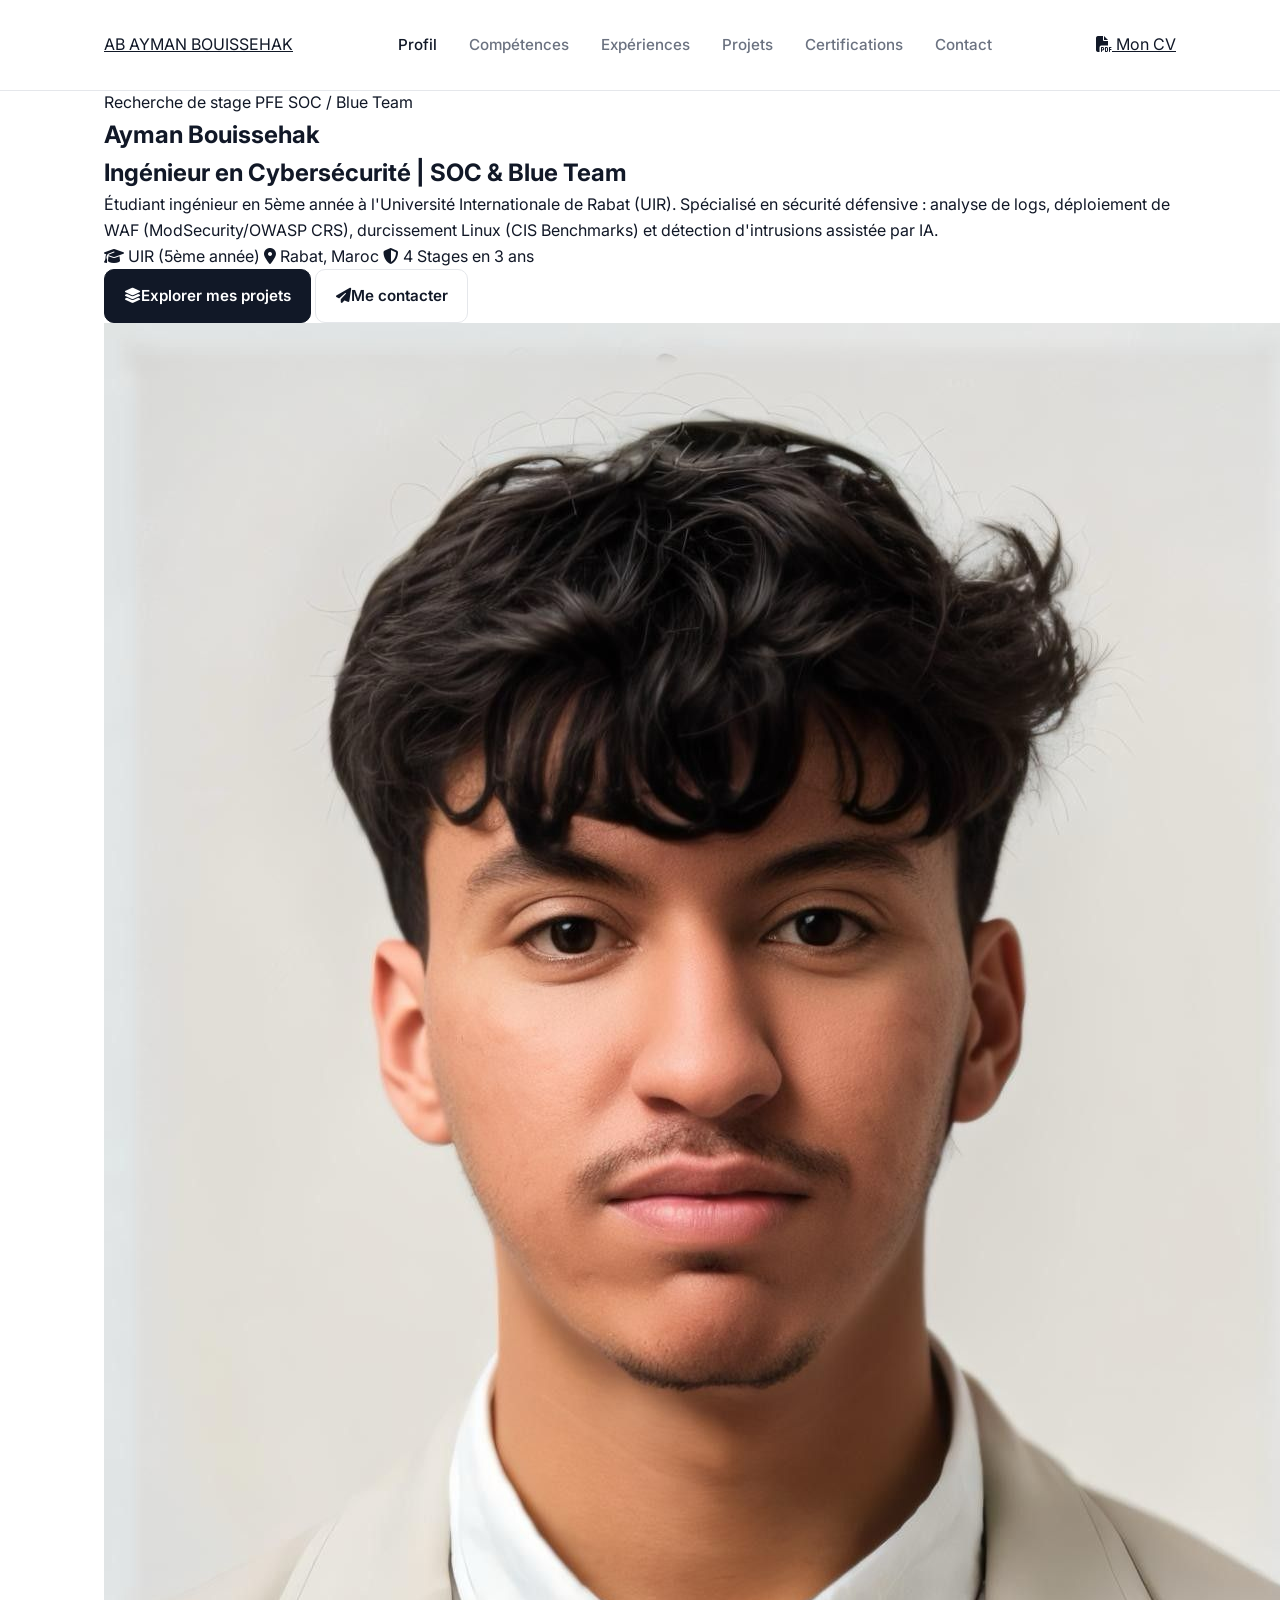
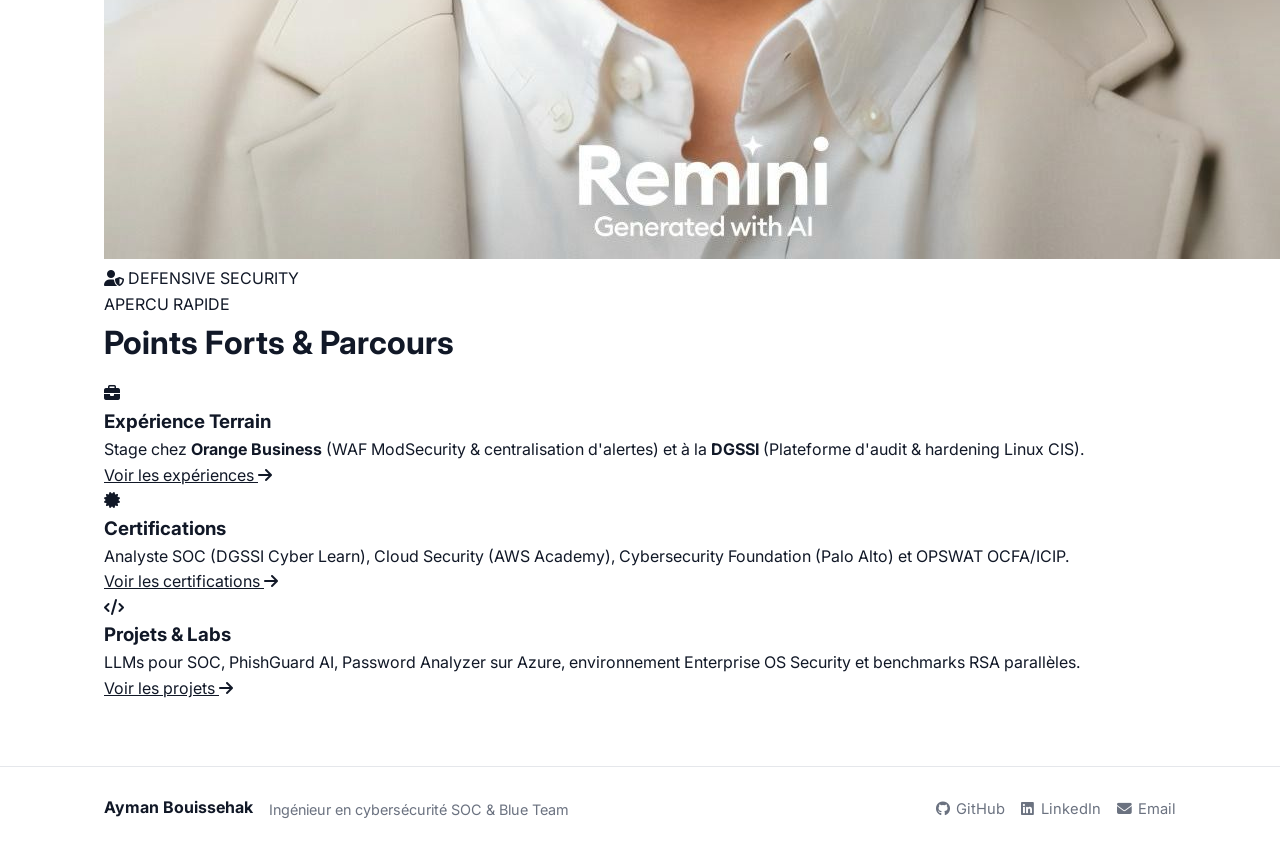
==== commit 8b4440b2: "Refonte complete du portfolio multi-pages selon le CV actuel" ====
--- a/index.html
+++ b/index.html
@@ -3,25 +3,37 @@
 <head>
     <meta charset="UTF-8">
     <meta name="viewport" content="width=device-width, initial-scale=1.0">
-    <title>Ayman Bouissehak – Ingénieur en cybersécurité SOC & Blue Team</title>
-    <meta name="description" content="Portfolio d'Ayman Bouissehak, Ingénieur en cybersécurité spécialisé SOC, Blue Team, sécurité système, WAF ModSecurity, durcissement CIS et réponse aux incidents.">
-    <link rel="stylesheet" href="style.css?v=2">
+    <title>Ayman Bouissehak | Cybersecurity Engineering</title>
+    <meta name="description" content="Portfolio d'Ayman Bouissehak - Ingénieur en cybersécurité SOC & Blue Team, 5ème année UIR.">
+    <link rel="stylesheet" href="style.css?v=3">
     <link rel="stylesheet" href="https://cdnjs.cloudflare.com/ajax/libs/font-awesome/6.4.0/css/all.min.css">
 </head>
 <body>
 
+<!-- Navigation Bar -->
 <nav class="navbar">
     <div class="container">
         <div class="logo">
-            <img src="logo-ayman.png" alt="Ayman Bouissehak logo" class="logo-img">
+            <a href="index.html">
+                <span class="logo-badge">AB</span>
+                <span class="logo-text">AYMAN BOUISSEHAK</span>
+            </a>
         </div>
 
         <ul class="nav-links">
-            <li><a href="index.html" class="active">About</a></li>
-            <li><a href="toolbox.html">Toolbox</a></li>
-            <li><a href="projects.html">Projects</a></li>
+            <li><a href="index.html" class="active">Profil</a></li>
+            <li><a href="skills.html">Compétences</a></li>
+            <li><a href="experience.html">Expériences</a></li>
+            <li><a href="projects.html">Projets</a></li>
+            <li><a href="certifications.html">Certifications</a></li>
             <li><a href="contact.html">Contact</a></li>
         </ul>
+
+        <div class="nav-actions">
+            <a href="CV_Ayman_Bouissehak_SOC_Blue_Team.pdf" target="_blank" class="btn-cv">
+                <i class="fas fa-file-pdf"></i> Mon CV
+            </a>
+        </div>
 
         <div class="menu-toggle">
             <i class="fas fa-bars"></i>
@@ -29,260 +41,104 @@
     </div>
 </nav>
 
-<main class="page about-page">
-    <div class="container">
+<!-- Hero / Profil Section -->
+<main class="page-content">
+    <section class="hero-section">
+        <div class="container hero-container">
+            
+            <div class="hero-text">
+                <div class="status-badge">
+                    <span class="status-dot"></span> Recherche de stage PFE SOC / Blue Team
+                </div>
+                
+                <h1 class="hero-name">Ayman Bouissehak</h1>
+                <h2 class="hero-tagline">Ingénieur en Cybersécurité | SOC & Blue Team</h2>
+                
+                <p class="hero-description">
+                    Étudiant ingénieur en 5ème année à l'Université Internationale de Rabat (UIR).
+                    Spécialisé en sécurité défensive : analyse de logs, déploiement de WAF (ModSecurity/OWASP CRS),
+                    durcissement Linux (CIS Benchmarks) et détection d'intrusions assistée par IA.
+                </p>
 
-        <section class="hero-card">
-            <p class="hero-kicker">Ingénieur en cybersécurité SOC & Blue Team</p>
-            <h1 class="hero-title">Spécialisé en Sécurité Défensive, Détection d'Intrusion & Durcissement Système</h1>
-            <p class="hero-subtitle">
-                Étudiant ingénieur en 5ème année à l'UIR, orienté sécurité défensive.
-                Expérience en déploiement de WAF (ModSecurity/OWASP CRS), centralisation d'alertes SOC, et développement de plateformes d'audit/durcissement Linux (CIS Benchmarks).
-            </p>
-
-            <div class="hero-actions">
-                <a href="projects.html" class="btn-primary">Voir les Projets</a>
-                <a href="contact.html" class="btn-secondary">Me Contacter</a>
-            </div>
-        </section>
-
-        <div class="about-grid">
-
-            <aside class="about-left">
-                <div class="profile-photo">
-                    <img src="photo cv.jpg" alt="Ayman Bouissehak portrait">
+                <div class="hero-highlights">
+                    <span><i class="fas fa-graduation-cap"></i> UIR (5ème année)</span>
+                    <span><i class="fas fa-map-marker-alt"></i> Rabat, Maroc</span>
+                    <span><i class="fas fa-shield-alt"></i> 4 Stages en 3 ans</span>
                 </div>
 
-                <div class="info-block">
-                    <div class="info-item">
-                        <strong>EMAIL</strong>
-                        <span>bouissehak.ayman@gmail.com</span>
-                    </div>
+                <div class="hero-cta">
+                    <a href="projects.html" class="btn-primary">
+                        <i class="fas fa-layer-group"></i> Explorer mes projets
+                    </a>
+                    <a href="contact.html" class="btn-secondary">
+                        <i class="fas fa-paper-plane"></i> Me contacter
+                    </a>
+                </div>
+            </div>
 
-                    <div class="info-item">
-                        <strong>TÉLÉPHONE</strong>
-                        <span>+212 6 41 70 00 03</span>
-                    </div>
-
-                    <div class="info-item">
-                        <strong>LOCALISATION</strong>
-                        <span>Rabat, Maroc</span>
-                    </div>
-
-                    <div class="info-item">
-                        <strong>FOCUS</strong>
-                        <span>SOC, Blue Team, WAF, Hardening (CIS), IA & Cyber</span>
+            <div class="hero-image-wrapper">
+                <div class="image-card">
+                    <img src="photo cv.jpg" alt="Ayman Bouissehak portrait">
+                    <div class="image-overlay-badge">
+                        <i class="fas fa-user-shield"></i>
+                        <span>DEFENSIVE SECURITY</span>
                     </div>
                 </div>
+            </div>
 
-                <a href="CV_Ayman_Bouissehak_SOC_Blue_Team.pdf" class="btn-download" target="_blank">
-                    Télécharger le CV
-                </a>
-            </aside>
+        </div>
+    </section>
 
-            <section class="about-right">
-                <h2 class="content-title">À Propos de Moi</h2>
+    <!-- Overview Section (Aperçu Rapide) -->
+    <section class="overview-section">
+        <div class="container">
+            <div class="section-header">
+                <p class="section-kicker">APERCU RAPIDE</p>
+                <h2 class="section-title">Points Forts & Parcours</h2>
+            </div>
 
-                <p>
-                    Bonjour, je suis <strong>Ayman Bouissehak</strong>, étudiant ingénieur en cybersécurité à l'Université Internationale de Rabat (UIR) en 5ème année, orienté <strong>sécurité défensive et SOC</strong>.
-                </p>
-
-                <p>
-                    Mon parcours est marqué par <strong>4 stages en 3 ans</strong>, dont des expériences majeures chez <strong>Orange Business</strong> (déploiement de WAF ModSecurity et centralisation des alertes) et à la <strong>DGSSI</strong> (conception d'une plateforme d'audit et de durcissement automatisé Linux basée sur les CIS Benchmarks et la DNSSI).
-                </p>
-
-                <p>
-                    Je suis également formé à l'analyse SOC (DGSSI Cyber Learn), à la sécurité Cloud (AWS Academy) et à l'intégration des LLM/IA appliqués à l'analyse d'alertes de sécurité. Je recherche actuellement un <strong>stage de fin d'études (PFE) en SOC / Blue Team au Maroc</strong>.
-                </p>
-
-                <!-- Section Expériences Professionnelles -->
-                <section class="experience-section">
-                    <h2 class="content-title">Expérience Professionnelle</h2>
-
-                    <div class="experience-list">
-
-                        <!-- Stage Orange Business -->
-                        <div class="experience-item">
-                            <div class="experience-header">
-                                <div class="experience-logo">
-                                    <img src="orange-logo.png" alt="Orange Business logo" onerror="this.style.display='none'">
-                                </div>
-                                <div class="experience-main">
-                                    <div class="experience-top">
-                                        <h3>Cyber Security Intern</h3>
-                                        <span>Juil. 2026 – Août 2026</span>
-                                    </div>
-                                    <p class="experience-place">Orange Business, Rabat (Hybride)</p>
-                                </div>
-                            </div>
-                            <p class="experience-desc">
-                                • Déploiement et configuration d'un WAF avec ModSecurity et l'OWASP Core Rule Set (CRS) pour protéger une infrastructure web contre le Top 10 OWASP, avec un focus sur les injections SQL.<br>
-                                • Centralisation de l'analyse des alertes de sécurité.
-                            </p>
-                        </div>
-
-                        <!-- Stage DGSSI -->
-                        <div class="experience-item">
-                            <div class="experience-header">
-                                <div class="experience-logo">
-                                    <img src="dgssi-logo.png" alt="DGSSI logo" onerror="this.style.display='none'">
-                                </div>
-                                <div class="experience-main">
-                                    <div class="experience-top">
-                                        <h3>Cyber Security Intern</h3>
-                                        <span>Juin 2026 – Juil. 2026</span>
-                                    </div>
-                                    <p class="experience-place">DGSSI (Direction Générale de la Sécurité des Systèmes d'Information), Rabat</p>
-                                </div>
-                            </div>
-                            <p class="experience-desc">
-                                • Conception d'une plateforme d'audit et de durcissement automatisé des systèmes Linux, basée sur les CIS Benchmarks et la DNSSI.<br>
-                                • Moteur de scan évaluant la conformité des configurations ; remédiations sécurisées avec sauvegarde préalable de l'état pour un rollback immédiat.
-                            </p>
-                        </div>
-
-                        <!-- Stage IT6 Consulting -->
-                        <div class="experience-item">
-                            <div class="experience-header">
-                                <div class="experience-logo">
-                                    <img src="it6-logo.png" alt="IT6 logo" onerror="this.style.display='none'">
-                                </div>
-                                <div class="experience-main">
-                                    <div class="experience-top">
-                                        <h3>Stagiaire en Développement Web</h3>
-                                        <span>Juin 2025 – Août 2025</span>
-                                    </div>
-                                    <p class="experience-place">IT6 Consulting, Rabat</p>
-                                </div>
-                            </div>
-                            <p class="experience-desc">
-                                • Application web de génération automatique de documents administratifs (HTML, CSS, JS, PHP, MySQL, CRUD).<br>
-                                • Utilisation de Wireshark, VMware, Kali Linux, Packet Tracer ; maintenance du réseau local et support informatique.
-                            </p>
-                        </div>
-
-                        <!-- Stage Ministère de la Justice -->
-                        <div class="experience-item">
-                            <div class="experience-header">
-                                <div class="experience-logo">
-                                    <img src="minister-logo.jpeg" alt="Ministère logo" onerror="this.style.display='none'">
-                                </div>
-                                <div class="experience-main">
-                                    <div class="experience-top">
-                                        <h3>Stagiaire (Observation & Archivage)</h3>
-                                        <span>Juil. 2024 – Août 2024</span>
-                                    </div>
-                                    <p class="experience-place">Ministère de la Justice, Maroc</p>
-                                </div>
-                            </div>
-                            <p class="experience-desc">
-                                Classement, archivage et numérisation de documents ; travail dans un cadre institutionnel strict exigeant discipline et confidentialité.
-                            </p>
-                        </div>
-
-                    </div>
-                </section>
-
-                <!-- Section Certifications -->
-                <section class="certifications-section" style="margin-top: 30px;">
-                    <h2 class="content-title">Certifications</h2>
-                    <div class="activities-list">
-                        <div class="activity-item">
-                            <h3>Analyste SOC</h3>
-                            <p>DGSSI Cyber Learn, 2026</p>
-                        </div>
-                        <div class="activity-item">
-                            <h3>Cloud Security Foundations</h3>
-                            <p>AWS Academy, 2026</p>
-                        </div>
-                        <div class="activity-item">
-                            <h3>Cybersecurity Foundation</h3>
-                            <p>Palo Alto Networks Academy</p>
-                        </div>
-                        <div class="activity-item">
-                            <h3>OCFA & ICIP</h3>
-                            <p>OPSWAT</p>
-                        </div>
-                    </div>
-                </section>
-
-                <!-- Section Activités Extra-Scolaires & CTF -->
-                <section class="activities-section" style="margin-top: 30px;">
-                    <h2 class="content-title">Activités Extra-Scolaires & CTF</h2>
-
-                    <div class="activities-list">
-                        <div class="activity-item">
-                            <h3>CTF Academia Cyber Competition 2026</h3>
-                            <p>
-                                Sécurité offensive (reconnaissance, exploitation) et défensive (analyse de logs, détection d'intrusion, réponse à incident).
-                            </p>
-                        </div>
-
-                        <div class="activity-item">
-                            <h3>CTF CYBrAIn Fest – UIR</h3>
-                            <p>
-                                Stéganographie, analyse réseau (Wireshark), injection SQL, XSS, contournement d'authentification.
-                            </p>
-                        </div>
-
-                        <div class="activity-item">
-                            <h3>Hackathons</h3>
-                            <p>
-                                Projets en équipe alliant cybersécurité, IA et développement web.
-                            </p>
-                        </div>
-                    </div>
-                </section>
-
-                <!-- Section Recherche de Stage -->
-                <section class="career-section" style="margin-top: 30px;">
-                    <h2 class="content-title">Recherche de Stage PFE</h2>
-                    <p>
-                        Je recherche activement un <strong>Stage de Fin d'Études (PFE) en SOC / Blue Team au Maroc</strong> où je pourrai mettre à profit mes compétences en analyse de logs, détection d'intrusion, WAF, durcissement OS et réponse aux incidents.
-                    </p>
-                </section>
-
-                <div class="mini-highlights" style="margin-top: 30px;">
-                    <div class="mini-card">
-                        <h3>Défense & SOC</h3>
-                        <p>Analyse de logs/alertes, WAF (ModSecurity, OWASP CRS), Wazuh, ELK Stack, Wireshark, CIS Hardening.</p>
-                    </div>
-
-                    <div class="mini-card">
-                        <h3>Développement & Cloud</h3>
-                        <p>Python, PHP, JavaScript, SQL, AWS, Azure, Cryptographie (RSA, CUDA, MPI).</p>
-                    </div>
+            <div class="overview-grid">
+                
+                <!-- Card 1: Experience Majeure -->
+                <div class="overview-card">
+                    <div class="card-icon"><i class="fas fa-briefcase"></i></div>
+                    <h3>Expérience Terrain</h3>
+                    <p>Stage chez <strong>Orange Business</strong> (WAF ModSecurity & centralisation d'alertes) et à la <strong>DGSSI</strong> (Plateforme d'audit & hardening Linux CIS).</p>
+                    <a href="experience.html" class="card-link">Voir les expériences <i class="fas fa-arrow-right"></i></a>
                 </div>
 
-            </section>
+                <!-- Card 2: Certifications -->
+                <div class="overview-card">
+                    <div class="card-icon"><i class="fas fa-certificate"></i></div>
+                    <h3>Certifications</h3>
+                    <p>Analyste SOC (DGSSI Cyber Learn), Cloud Security (AWS Academy), Cybersecurity Foundation (Palo Alto) et OPSWAT OCFA/ICIP.</p>
+                    <a href="certifications.html" class="card-link">Voir les certifications <i class="fas fa-arrow-right"></i></a>
+                </div>
 
+                <!-- Card 3: Projets Clés -->
+                <div class="overview-card">
+                    <div class="card-icon"><i class="fas fa-code"></i></div>
+                    <h3>Projets & Labs</h3>
+                    <p>LLMs pour SOC, PhishGuard AI, Password Analyzer sur Azure, environnement Enterprise OS Security et benchmarks RSA parallèles.</p>
+                    <a href="projects.html" class="card-link">Voir les projets <i class="fas fa-arrow-right"></i></a>
+                </div>
+
+            </div>
         </div>
-    </div>
+    </section>
 </main>
 
 <footer class="site-footer">
     <div class="container footer-content">
-        
         <div class="footer-brand">
-            <img src="logo-ayman.png" alt="Ayman Bouissehak logo" class="footer-logo">
-            <div class="footer-brand-text">
-                <h3>Ayman Bouissehak</h3>
-                <p>Ingénieur en cybersécurité SOC & Blue Team</p>
-            </div>
+            <h3>Ayman Bouissehak</h3>
+            <p>Ingénieur en cybersécurité SOC & Blue Team</p>
         </div>
-
         <div class="footer-links">
-            <a href="https://github.com/AYMANBOUISSEHAK/" target="_blank">
-                <i class="fab fa-github"></i> GitHub
-            </a>
-            <a href="https://linkedin.com/in/ayman-bouissehak" target="_blank">
-                <i class="fab fa-linkedin"></i> LinkedIn
-            </a>
-            <a href="mailto:bouissehak.ayman@gmail.com">
-                <i class="fas fa-envelope"></i> Email
-            </a>
+            <a href="https://github.com/AYMANBOUISSEHAK/" target="_blank"><i class="fab fa-github"></i> GitHub</a>
+            <a href="https://linkedin.com/in/ayman-bouissehak" target="_blank"><i class="fab fa-linkedin"></i> LinkedIn</a>
+            <a href="mailto:bouissehak.ayman@gmail.com"><i class="fas fa-envelope"></i> Email</a>
         </div>
-
     </div>
 </footer>
 
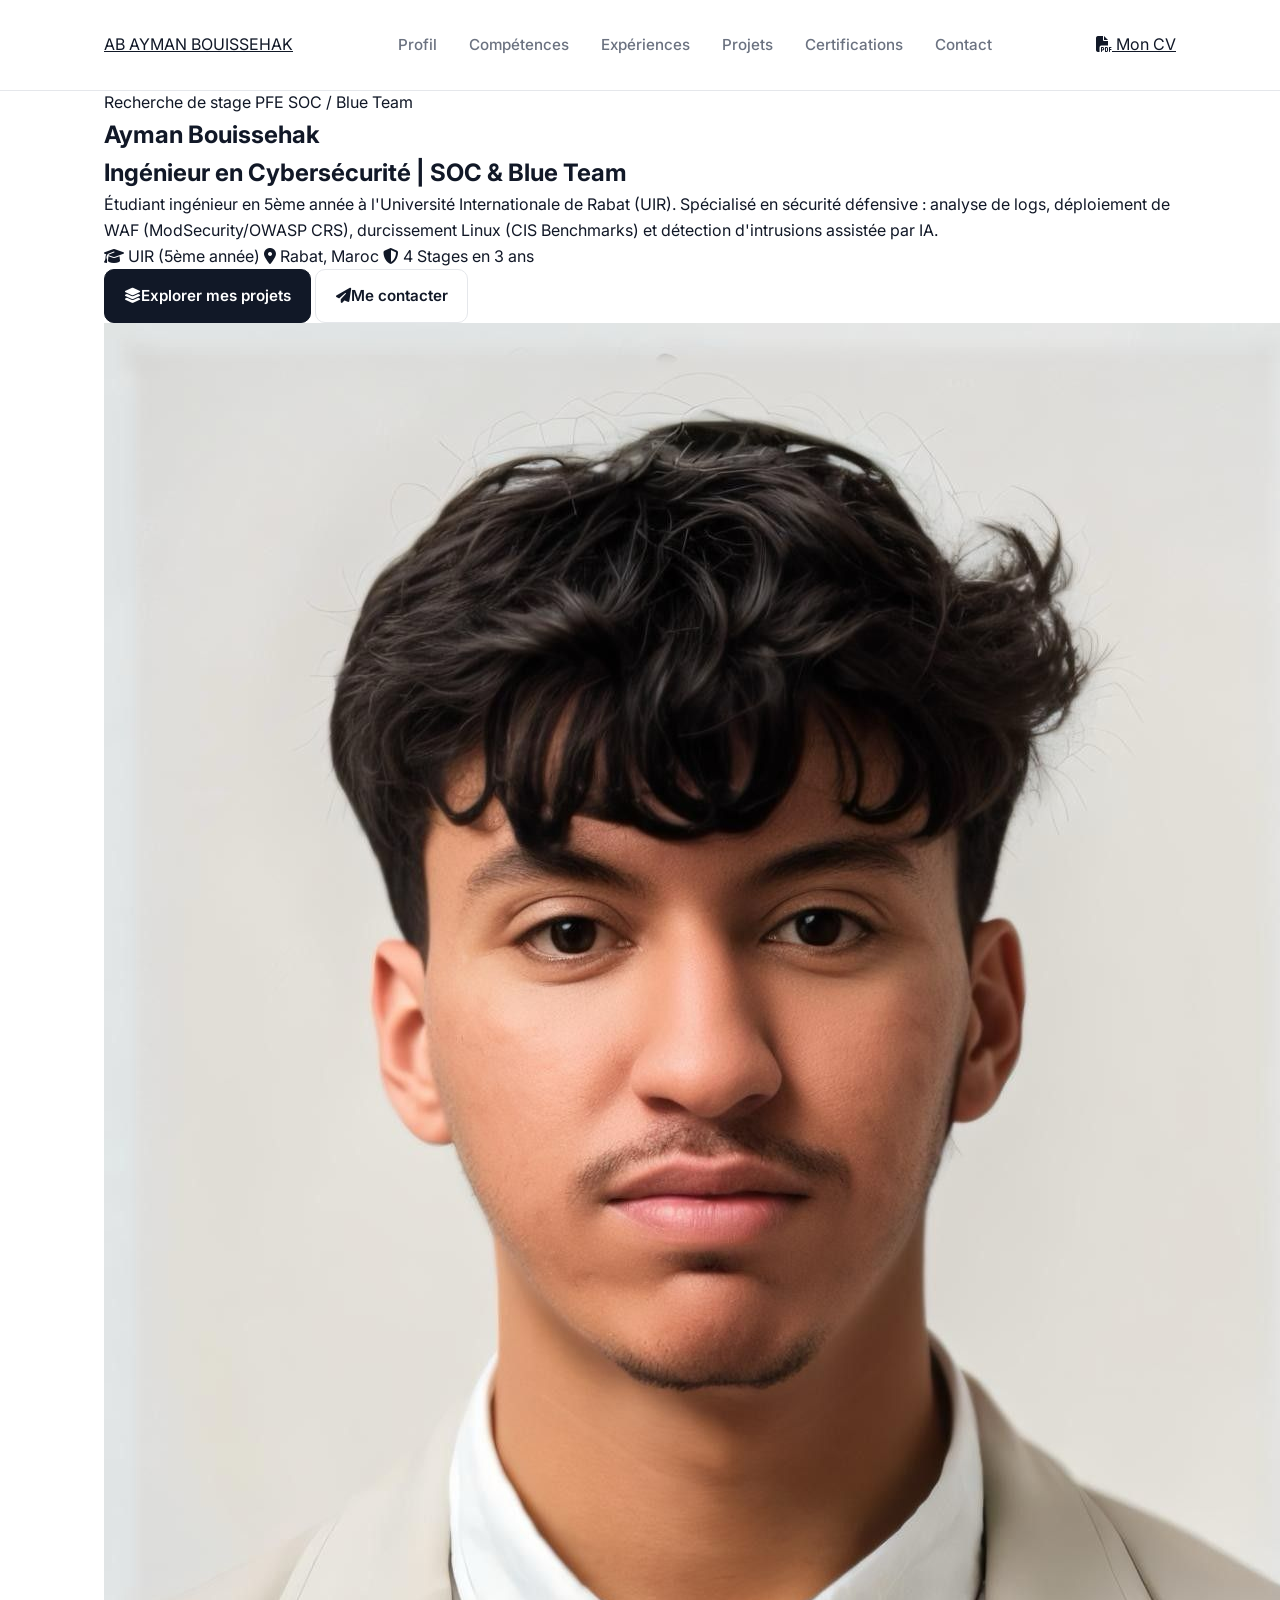
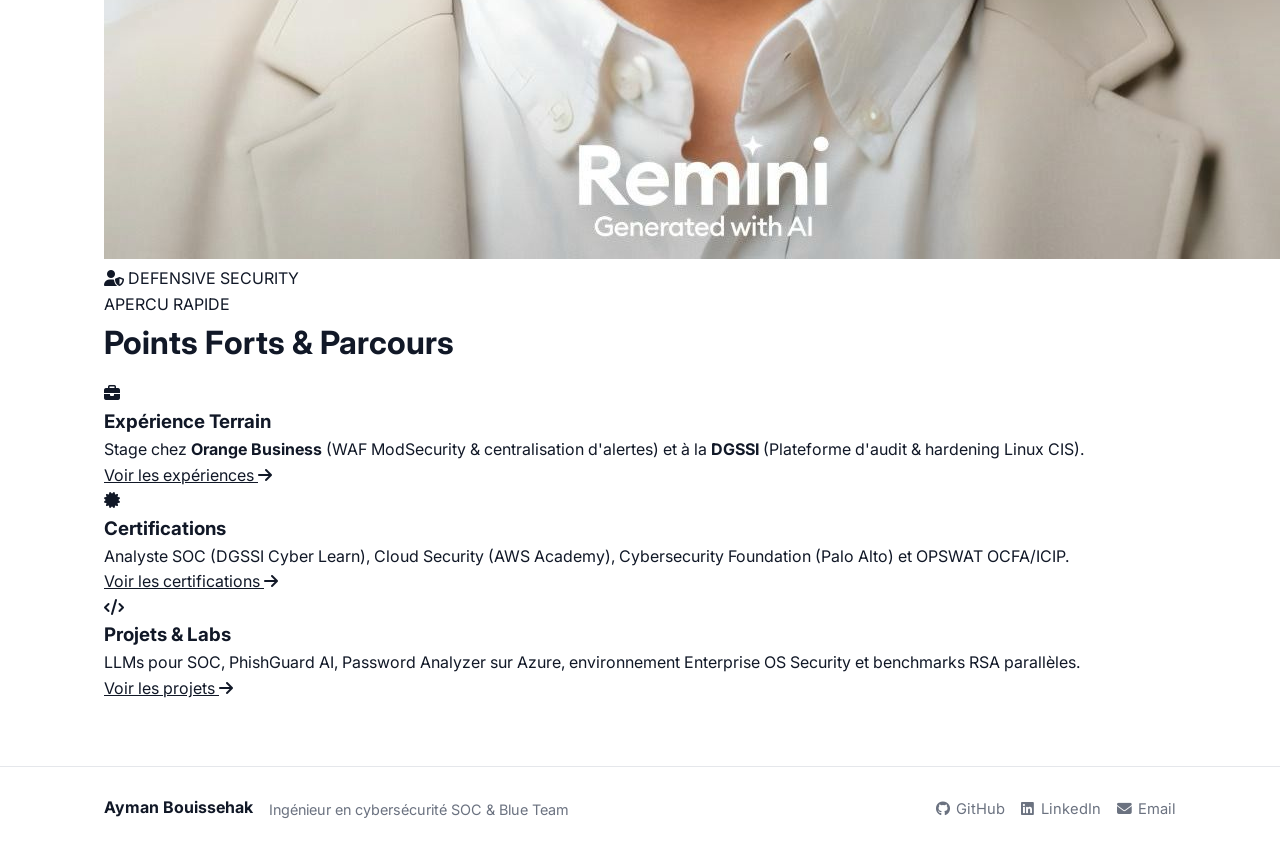
==== commit f683a2f3: "Mise a jour globale de la barre de navigation" ====
--- a/index.html
+++ b/index.html
@@ -21,13 +21,13 @@
         </div>
 
         <ul class="nav-links">
-            <li><a href="index.html" class="active">Profil</a></li>
-            <li><a href="skills.html">Compétences</a></li>
-            <li><a href="experience.html">Expériences</a></li>
-            <li><a href="projects.html">Projets</a></li>
-            <li><a href="certifications.html">Certifications</a></li>
-            <li><a href="contact.html">Contact</a></li>
-        </ul>
+    <li><a href="index.html">Profil</a></li>
+    <li><a href="skills.html">Compétences</a></li>
+    <li><a href="experience.html">Expériences</a></li>
+    <li><a href="projects.html">Projets</a></li>
+    <li><a href="certifications.html">Certifications</a></li>
+    <li><a href="contact.html">Contact</a></li>
+</ul>
 
         <div class="nav-actions">
             <a href="CV_Ayman_Bouissehak_SOC_Blue_Team.pdf" target="_blank" class="btn-cv">
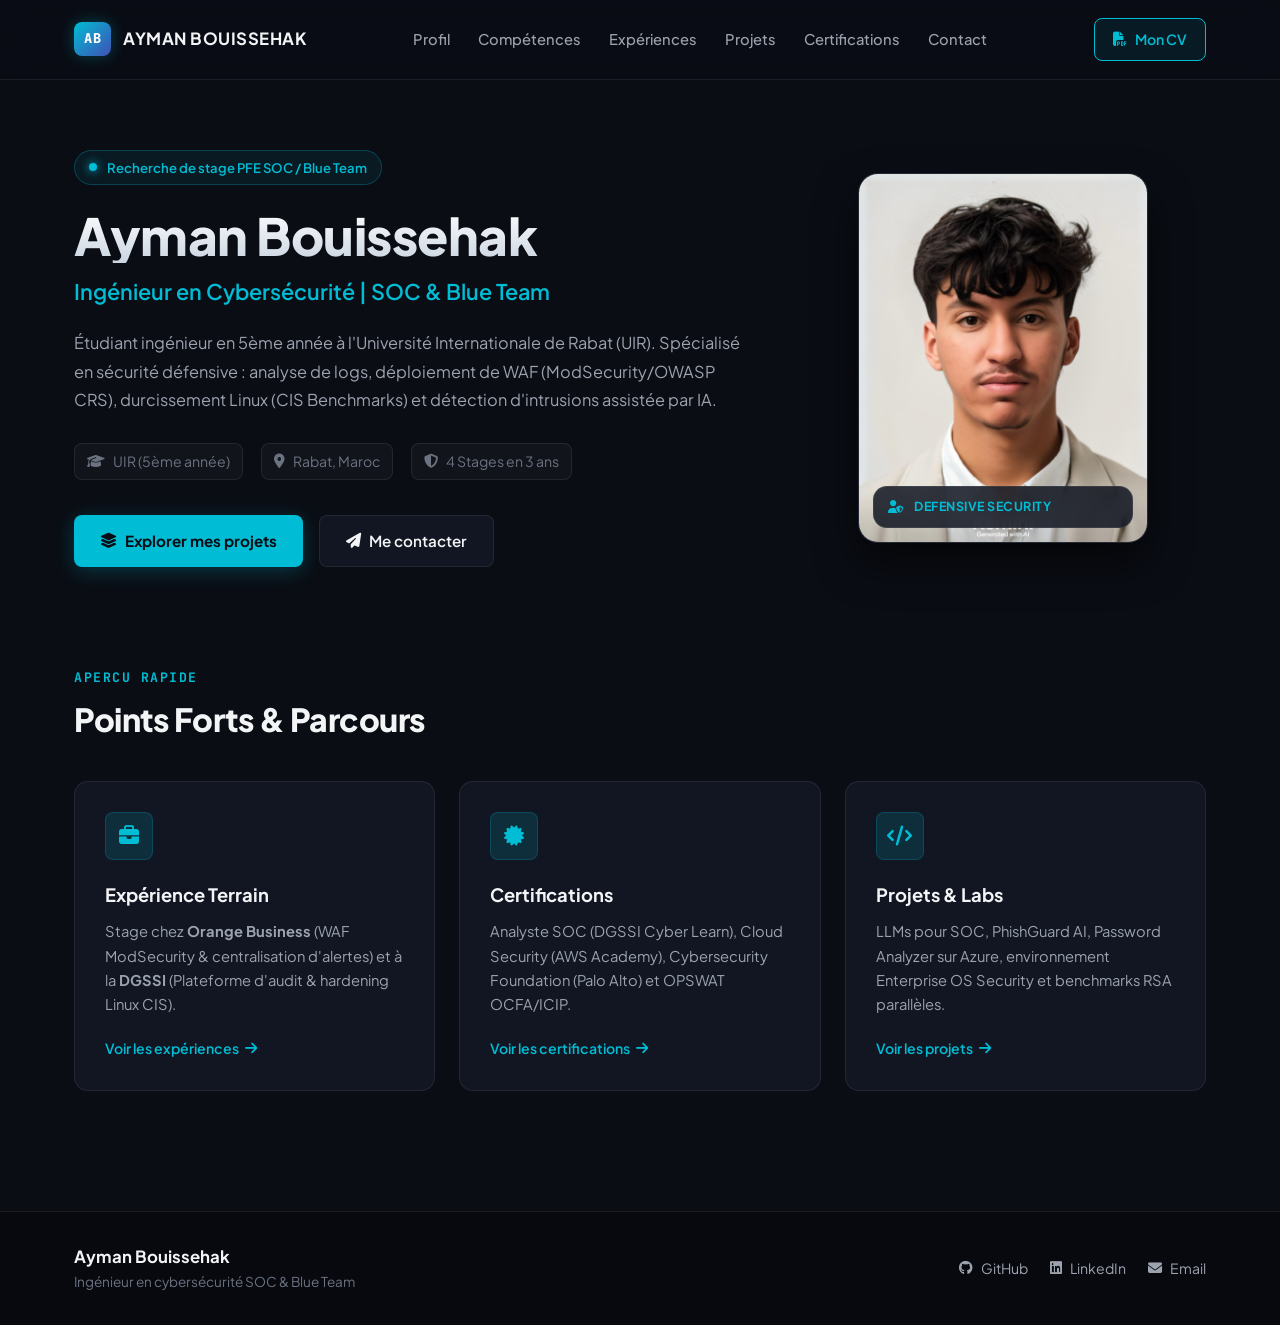
==== commit 1ba0935d: "Force reload CSS cache v99" ====
--- a/index.html
+++ b/index.html
@@ -5,7 +5,7 @@
     <meta name="viewport" content="width=device-width, initial-scale=1.0">
     <title>Ayman Bouissehak | Cybersecurity Engineering</title>
     <meta name="description" content="Portfolio d'Ayman Bouissehak - Ingénieur en cybersécurité SOC & Blue Team, 5ème année UIR.">
-    <link rel="stylesheet" href="style.css?v=3">
+    <link rel="stylesheet" href="style.css?v=99">
     <link rel="stylesheet" href="https://cdnjs.cloudflare.com/ajax/libs/font-awesome/6.4.0/css/all.min.css">
 </head>
 <body>
--- a/style.css
+++ b/style.css
@@ -1,1312 +1,483 @@
-@import url('https://fonts.googleapis.com/css2?family=Inter:wght@300;400;500;600;700;800&display=swap');
-
+/* ==========================================================================
+   AYMAN BOUISSEHAK - PORTFOLIO STYLESHEET (Cybersecurity Theme)
+   ========================================================================== */
+
+@import url('https://fonts.googleapis.com/css2?family=Plus+Jakarta+Sans:wght@300;400;500;600;700;800&family=JetBrains+Mono:wght@400;500;700&display=swap');
+
+:root {
+    --bg-main: #0a0d14;
+    --bg-surface: #111622;
+    --bg-surface-hover: #171f30;
+    --border-color: rgba(255, 255, 255, 0.08);
+    --border-color-hover: rgba(0, 188, 212, 0.4);
+    
+    --primary: #00bcd4;
+    --primary-glow: rgba(0, 188, 212, 0.15);
+    --primary-hover: #00e5ff;
+    
+    --text-main: #f3f4f6;
+    --text-muted: #9ca3af;
+    --text-subtle: #6b7280;
+    
+    --font-main: 'Plus Jakarta Sans', system-ui, -apple-system, sans-serif;
+    --font-code: 'JetBrains Mono', monospace;
+    
+    --radius-sm: 8px;
+    --radius-md: 14px;
+    --radius-lg: 20px;
+}
+
+/* Reset & Basics */
 * {
     margin: 0;
     padding: 0;
     box-sizing: border-box;
 }
 
-:root {
-    --bg: #ffffff;
-    --text: #111827;
-    --text-dim: #6b7280;
-    --accent: #f59e0b;
-    --accent-soft: rgba(245, 158, 11, 0.12);
-    --border: #e5e7eb;
-    --card-bg: #f9fafb;
-    --shadow: 0 10px 30px rgba(17, 24, 39, 0.06);
-    --radius: 16px;
-}
-
-html {
-    scroll-behavior: smooth;
-}
-
 body {
-    font-family: 'Inter', sans-serif;
-    background: var(--bg);
-    color: var(--text);
+    background-color: var(--bg-main);
+    color: var(--text-main);
+    font-family: var(--font-main);
     line-height: 1.6;
-    padding-top: 90px;
+    overflow-x: hidden;
+    -webkit-font-smoothing: antialiased;
 }
 
 a {
     color: inherit;
-}
-
+    text-decoration: none;
+    transition: all 0.25s ease;
+}
+
+/* Layout Container */
 .container {
-    max-width: 1120px;
+    max-width: 1180px;
     margin: 0 auto;
-    padding: 0 1.5rem;
-}
-
-.page {
-    padding: 3rem 0 4rem;
+    padding: 0 24px;
+}
+
+/* ==========================================================================
+   NAVBAR (Glassmorphism moderne)
+   ========================================================================== */
+.navbar {
+    background: rgba(10, 13, 20, 0.85);
+    backdrop-filter: blur(12px);
+    -webkit-backdrop-filter: blur(12px);
+    border-bottom: 1px solid var(--border-color);
+    position: sticky;
+    top: 0;
+    z-index: 1000;
+    padding: 18px 0;
+}
+
+.navbar .container {
+    display: flex;
+    justify-content: space-between;
+    align-items: center;
+}
+
+.logo a {
+    display: flex;
+    align-items: center;
+    gap: 12px;
+}
+
+.logo-badge {
+    background: linear-gradient(135deg, #00bcd4 0%, #3f51b5 100%);
+    color: #ffffff;
+    font-weight: 800;
+    font-family: var(--font-code);
+    padding: 6px 10px;
+    border-radius: var(--radius-sm);
+    font-size: 0.85rem;
+    letter-spacing: 0.5px;
+    box-shadow: 0 0 15px rgba(0, 188, 212, 0.3);
+}
+
+.logo-text {
+    font-weight: 700;
+    font-size: 1.05rem;
+    letter-spacing: 0.5px;
+    color: var(--text-main);
+}
+
+.nav-links {
+    display: flex;
+    list-style: none;
+    gap: 28px;
+}
+
+.nav-links a {
+    color: var(--text-muted);
+    font-weight: 500;
+    font-size: 0.92rem;
+}
+
+.nav-links a:hover,
+.nav-links a.active {
+    color: var(--primary);
+}
+
+.btn-cv {
+    background: rgba(0, 188, 212, 0.08);
+    border: 1px solid var(--primary);
+    color: var(--primary);
+    padding: 9px 18px;
+    border-radius: var(--radius-sm);
+    font-weight: 600;
+    font-size: 0.88rem;
+    display: inline-flex;
+    align-items: center;
+    gap: 8px;
+}
+
+.btn-cv:hover {
+    background: var(--primary);
+    color: #0a0d14;
+    box-shadow: 0 0 20px rgba(0, 188, 212, 0.4);
+}
+
+.menu-toggle {
+    display: none;
+}
+
+/* ==========================================================================
+   HERO / PROFIL SECTION
+   ========================================================================== */
+.page-content {
+    min-height: calc(100vh - 180px);
+}
+
+.hero-section {
+    padding: 70px 0 50px 0;
+}
+
+.hero-container {
+    display: grid;
+    grid-template-columns: 1.25fr 0.75fr;
+    gap: 48px;
+    align-items: center;
+}
+
+.status-badge {
+    display: inline-flex;
+    align-items: center;
+    gap: 10px;
+    background: rgba(0, 188, 212, 0.08);
+    border: 1px solid rgba(0, 188, 212, 0.25);
+    color: var(--primary);
+    padding: 6px 14px;
+    border-radius: 30px;
+    font-size: 0.82rem;
+    font-weight: 600;
+    margin-bottom: 22px;
+}
+
+.status-dot {
+    width: 8px;
+    height: 8px;
+    background-color: var(--primary);
+    border-radius: 50%;
+    box-shadow: 0 0 10px var(--primary);
+    animation: pulse 2s infinite;
+}
+
+@keyframes pulse {
+    0% { opacity: 1; transform: scale(1); }
+    50% { opacity: 0.5; transform: scale(1.2); }
+    100% { opacity: 1; transform: scale(1); }
+}
+
+.hero-name {
+    font-size: 3.2rem;
+    font-weight: 800;
+    line-height: 1.1;
+    margin-bottom: 12px;
+    letter-spacing: -0.5px;
+    background: linear-gradient(180deg, #ffffff 0%, #cbd5e1 100%);
+    -webkit-background-clip: text;
+    -webkit-text-fill-color: transparent;
+}
+
+.hero-tagline {
+    font-size: 1.35rem;
+    color: var(--primary);
+    margin-bottom: 20px;
+    font-weight: 600;
+}
+
+.hero-description {
+    color: var(--text-muted);
+    font-size: 1.02rem;
+    margin-bottom: 28px;
+    line-height: 1.75;
+}
+
+.hero-highlights {
+    display: flex;
+    flex-wrap: wrap;
+    gap: 18px;
+    margin-bottom: 35px;
+    color: var(--text-subtle);
+    font-size: 0.88rem;
+}
+
+.hero-highlights span {
+    display: inline-flex;
+    align-items: center;
+    gap: 8px;
+    background: rgba(255, 255, 255, 0.03);
+    padding: 6px 12px;
+    border-radius: var(--radius-sm);
+    border: 1px solid var(--border-color);
+}
+
+.hero-cta {
+    display: flex;
+    gap: 16px;
+}
+
+.btn-primary {
+    background: var(--primary);
+    color: #0a0d14;
+    padding: 13px 26px;
+    border-radius: var(--radius-sm);
+    font-weight: 700;
+    font-size: 0.95rem;
+    display: inline-flex;
+    align-items: center;
+    gap: 8px;
+    box-shadow: 0 4px 20px rgba(0, 188, 212, 0.25);
+}
+
+.btn-primary:hover {
+    background: var(--primary-hover);
+    transform: translateY(-2px);
+    box-shadow: 0 6px 25px rgba(0, 188, 212, 0.4);
+}
+
+.btn-secondary {
+    background: var(--bg-surface);
+    border: 1px solid var(--border-color);
+    color: var(--text-main);
+    padding: 13px 26px;
+    border-radius: var(--radius-sm);
+    font-weight: 600;
+    font-size: 0.95rem;
+    display: inline-flex;
+    align-items: center;
+    gap: 8px;
+}
+
+.btn-secondary:hover {
+    border-color: var(--primary);
+    color: var(--primary);
+    background: var(--bg-surface-hover);
+}
+
+/* Photo Card Frame */
+.hero-image-wrapper {
+    display: flex;
+    justify-content: center;
+}
+
+.image-card {
+    position: relative;
+    width: 290px;
+    height: 370px;
+    border-radius: var(--radius-lg);
+    overflow: hidden;
+    border: 1px solid var(--border-color);
+    background: var(--bg-surface);
+    box-shadow: 0 20px 40px rgba(0, 0, 0, 0.6);
+    transition: transform 0.3s ease, border-color 0.3s ease;
+}
+
+.image-card:hover {
+    border-color: var(--primary);
+    transform: translateY(-4px);
+}
+
+.image-card img {
+    width: 100%;
+    height: 100%;
+    object-fit: cover;
+    display: block;
+}
+
+.image-overlay-badge {
+    position: absolute;
+    bottom: 14px;
+    left: 14px;
+    right: 14px;
+    background: rgba(17, 22, 34, 0.85);
+    backdrop-filter: blur(8px);
+    border: 1px solid var(--border-color);
+    padding: 10px 14px;
+    border-radius: var(--radius-md);
+    display: flex;
+    align-items: center;
+    gap: 10px;
+    font-size: 0.78rem;
+    font-weight: 700;
+    color: var(--primary);
+    letter-spacing: 0.5px;
+}
+
+/* ==========================================================================
+   CARDS & GRID SECTION
+   ========================================================================== */
+.overview-section {
+    padding: 50px 0;
+}
+
+.section-header {
+    margin-bottom: 36px;
+}
+
+.section-kicker {
+    color: var(--primary);
+    font-size: 0.82rem;
+    font-weight: 700;
+    letter-spacing: 1.5px;
+    font-family: var(--font-code);
+    margin-bottom: 6px;
 }
 
 .section-title {
     font-size: 2rem;
-    font-weight: 700;
-    margin-bottom: 0.8rem;
-    color: var(--text);
-}
-
-.section-intro {
-    color: var(--text-dim);
-    font-size: 1rem;
-    margin-bottom: 2rem;
-    max-width: 760px;
-}
-
-/* NAVBAR */
-.navbar {
-    position: fixed;
-    top: 0;
-    width: 100%;
-    background: rgba(255, 255, 255, 0.92);
-    backdrop-filter: blur(10px);
-    border-bottom: 1px solid var(--border);
-    z-index: 1000;
-}
-
-.navbar .container {
-    min-height: 90px;
+    font-weight: 800;
+    letter-spacing: -0.5px;
+}
+
+.overview-grid {
+    display: grid;
+    grid-template-columns: repeat(auto-fit, minmax(310px, 1fr));
+    gap: 24px;
+}
+
+.overview-card {
+    background: var(--bg-surface);
+    border: 1px solid var(--border-color);
+    padding: 30px;
+    border-radius: var(--radius-md);
+    transition: all 0.3s cubic-bezier(0.4, 0, 0.2, 1);
+    position: relative;
+}
+
+.overview-card:hover {
+    transform: translateY(-4px);
+    border-color: var(--border-color-hover);
+    background: var(--bg-surface-hover);
+    box-shadow: 0 12px 30px rgba(0, 0, 0, 0.4);
+}
+
+.card-icon {
+    width: 48px;
+    height: 48px;
+    background: var(--primary-glow);
+    color: var(--primary);
+    border-radius: var(--radius-sm);
+    display: flex;
+    align-items: center;
+    justify-content: center;
+    font-size: 1.25rem;
+    margin-bottom: 20px;
+    border: 1px solid rgba(0, 188, 212, 0.2);
+}
+
+.overview-card h3 {
+    font-size: 1.15rem;
+    font-weight: 700;
+    margin-bottom: 10px;
+    color: var(--text-main);
+}
+
+.overview-card p {
+    color: var(--text-muted);
+    font-size: 0.92rem;
+    line-height: 1.65;
+    margin-bottom: 18px;
+}
+
+.card-link {
+    color: var(--primary);
+    font-weight: 600;
+    font-size: 0.88rem;
+    display: inline-flex;
+    align-items: center;
+    gap: 6px;
+}
+
+.card-link i {
+    transition: transform 0.2s;
+}
+
+.card-link:hover i {
+    transform: translateX(4px);
+}
+
+/* ==========================================================================
+   FOOTER
+   ========================================================================== */
+.site-footer {
+    border-top: 1px solid var(--border-color);
+    padding: 32px 0;
+    margin-top: 70px;
+    background-color: #07090f;
+}
+
+.footer-content {
     display: flex;
     justify-content: space-between;
     align-items: center;
-}
-
-.logo {
-    display: flex;
-    align-items: center;
-}
-
-.logo-img {
-    height: 64px;
-    width: auto;
-    display: block;
-    max-width: 180px;
-}
-
-.nav-links {
-    display: flex;
-    gap: 2rem;
-    list-style: none;
-}
-
-.nav-links a {
-    text-decoration: none;
-    color: var(--text-dim);
-    font-size: 0.95rem;
-    font-weight: 500;
-    transition: 0.25s ease;
-}
-
-.nav-links a:hover,
-.nav-links a.active {
-    color: var(--text);
-}
-
-.menu-toggle {
-    display: none;
-    font-size: 1.4rem;
-    cursor: pointer;
-    color: var(--text);
-}
-
-/* HERO */
-.hero-card {
-    background: linear-gradient(135deg, #ffffff 0%, #f9fafb 100%);
-    border: 1px solid var(--border);
-    border-radius: 24px;
-    box-shadow: var(--shadow);
-    padding: 2rem;
-    margin-bottom: 2rem;
-}
-
-.hero-kicker {
-    color: var(--accent);
-    font-weight: 700;
-    font-size: 0.9rem;
-    letter-spacing: 0.08em;
-    text-transform: uppercase;
-    margin-bottom: 0.8rem;
-}
-
-.hero-title {
-    font-size: 2.2rem;
-    line-height: 1.2;
-    font-weight: 800;
-    margin-bottom: 1rem;
-    max-width: 850px;
-}
-
-.hero-subtitle {
-    color: var(--text-dim);
-    max-width: 760px;
-    font-size: 1rem;
-    margin-bottom: 1.5rem;
-}
-
-.hero-actions {
-    display: flex;
-    gap: 1rem;
     flex-wrap: wrap;
-}
-
-.btn-primary,
-.btn-secondary,
-.btn-download,
-.btn-submit {
-    display: inline-flex;
-    align-items: center;
-    justify-content: center;
-    text-decoration: none;
-    border-radius: 10px;
-    padding: 0.85rem 1.2rem;
-    font-size: 0.95rem;
-    font-weight: 600;
-    transition: 0.25s ease;
-    cursor: pointer;
-}
-
-.btn-primary {
-    background: var(--text);
-    color: #fff;
-    border: 1px solid var(--text);
-}
-
-.btn-primary:hover {
-    opacity: 0.92;
-}
-
-.btn-secondary,
-.btn-download,
-.btn-submit {
-    background: transparent;
-    color: var(--text);
-    border: 1px solid var(--border);
-}
-
-.btn-secondary:hover,
-.btn-download:hover,
-.btn-submit:hover {
-    border-color: var(--text);
-    background: var(--text);
-    color: #fff;
-}
-
-/* ABOUT */
-.about-grid {
-    display: grid;
-    grid-template-columns: 320px 1fr;
-    gap: 2rem;
-    align-items: start;
-}
-
-.about-left {
-    background: var(--card-bg);
-    border: 1px solid var(--border);
-    border-radius: var(--radius);
-    box-shadow: var(--shadow);
-    padding: 1.5rem;
-    display: flex;
-    flex-direction: column;
-    gap: 1.4rem;
-}
-
-.profile-photo {
-    text-align: center;
-}
-
-.profile-photo img {
-    width: 180px;
-    height: 180px;
-    border-radius: 50%;
-    object-fit: cover;
-    border: 4px solid var(--accent-soft);
-    box-shadow: var(--shadow);
-}
-
-.info-block {
-    display: flex;
-    flex-direction: column;
-    gap: 1rem;
-}
-
-.info-item {
-    display: flex;
-    flex-direction: column;
-    gap: 0.2rem;
-}
-
-.info-item strong {
-    font-size: 0.76rem;
-    font-weight: 700;
-    letter-spacing: 0.08em;
-    color: var(--text-dim);
-}
-
-.info-item span,
-.info-item span a {
-    color: var(--text);
-    font-size: 0.95rem;
-    text-decoration: none;
-    word-break: break-word;
-}
-
-.about-right {
-    background: #fff;
-}
-
-.content-title {
-    font-size: 1.4rem;
-    font-weight: 700;
-    margin-bottom: 1rem;
-}
-
-.about-right p {
-    color: var(--text-dim);
-    margin-bottom: 1rem;
-    font-size: 1rem;
-    line-height: 1.8;
-}
-
-.about-right strong {
-    color: var(--text);
-}
-
-.mini-highlights {
-    display: grid;
-    grid-template-columns: repeat(2, 1fr);
-    gap: 1rem;
-    margin-top: 1.5rem;
-}
-
-.mini-card {
-    background: var(--card-bg);
-    border: 1px solid var(--border);
-    border-radius: var(--radius);
-    padding: 1.2rem;
-}
-
-.mini-card h3 {
-    font-size: 1rem;
-    font-weight: 700;
-    margin-bottom: 0.6rem;
-}
-
-.mini-card p {
-    margin-bottom: 0;
-    font-size: 0.95rem;
-}
-
-/* TOOLBOX */
-.toolbox-grid {
-    display: grid;
-    grid-template-columns: repeat(2, 1fr);
-    gap: 1.5rem;
-    margin-bottom: 2rem;
-}
-
-.toolbox-item {
-    background: var(--card-bg);
-    border: 1px solid var(--border);
-    border-radius: var(--radius);
-    box-shadow: var(--shadow);
-    padding: 1.5rem;
-    transition: 0.25s ease;
-}
-
-.toolbox-item:hover {
-    transform: translateY(-3px);
-    border-color: var(--accent);
-}
-
-.toolbox-header {
-    display: flex;
-    align-items: center;
-    gap: 0.8rem;
-    margin-bottom: 1rem;
-}
-
-.tool-emoji {
-    font-size: 1.6rem;
-}
-
-.toolbox-header h3 {
+    gap: 20px;
+}
+
+.footer-brand h3 {
     font-size: 1.05rem;
     font-weight: 700;
 }
 
-.toolbox-item ul {
-    list-style: none;
-}
-
-.toolbox-item li {
-    padding: 0.55rem 0;
-    color: var(--text-dim);
-    border-bottom: 1px dashed var(--border);
-    font-size: 0.95rem;
-}
-
-.toolbox-item li:last-child {
-    border-bottom: none;
-}
-
-.certification-section {
-    margin-top: 1rem;
-}
-
-.section-subtitle {
-    font-size: 1.2rem;
-    font-weight: 700;
-    margin-bottom: 1rem;
-}
-
-.cert-badges {
-    display: flex;
-    flex-wrap: wrap;
-    gap: 0.8rem;
-}
-
-.cert-badge {
-    padding: 0.55rem 1rem;
-    border-radius: 999px;
-    background: var(--card-bg);
-    border: 1px solid var(--border);
-    font-size: 0.92rem;
-}
-
-.cert-badge em {
-    color: var(--text-dim);
-    font-size: 0.84rem;
-}
-
-/* PROJECTS */
-.projects-grid {
-    display: grid;
-    grid-template-columns: repeat(2, 1fr);
-    gap: 1.5rem;
-}
-
-.project-item {
-    background: var(--card-bg);
-    border: 1px solid var(--border);
-    border-radius: var(--radius);
-    box-shadow: var(--shadow);
-    padding: 1.4rem;
-    display: flex;
-    gap: 1rem;
-    transition: 0.25s ease;
-}
-
-.project-item:hover {
-    transform: translateY(-4px);
-    border-color: var(--accent);
-}
-
-.project-icon {
-    width: 52px;
-    height: 52px;
-    border-radius: 14px;
-    background: var(--accent-soft);
-    display: flex;
-    align-items: center;
-    justify-content: center;
-    flex-shrink: 0;
-}
-
-.project-icon i {
-    color: var(--accent);
-    font-size: 1.35rem;
-}
-
-.project-content {
-    flex: 1;
-}
-
-.project-content h3 {
-    font-size: 1.08rem;
-    font-weight: 700;
-    margin-bottom: 0.25rem;
-}
-
-.project-category {
-    color: var(--text-dim);
-    font-size: 0.83rem;
-    margin-bottom: 0.7rem;
-}
-
-.project-desc {
-    color: var(--text-dim);
-    font-size: 0.94rem;
-    line-height: 1.65;
-    margin-bottom: 0.9rem;
-}
-
-.project-tags {
-    display: flex;
-    flex-wrap: wrap;
-    gap: 0.5rem;
-    margin-bottom: 1rem;
-}
-
-.project-tags span {
-    font-size: 0.78rem;
-    padding: 0.3rem 0.7rem;
-    border-radius: 999px;
-    background: #fff;
-    border: 1px solid var(--border);
-    color: var(--text-dim);
-}
-
-.project-links {
-    display: flex;
-    flex-wrap: wrap;
-    gap: 0.9rem;
-}
-
-.project-links a,
-.project-links span {
-    text-decoration: none;
-    font-size: 0.9rem;
-    color: var(--text-dim);
-    display: inline-flex;
-    align-items: center;
-    gap: 0.35rem;
-    transition: 0.25s ease;
-}
-
-.project-links a:hover {
-    color: var(--accent);
-}
-
-.disabled {
-    opacity: 0.6;
-    cursor: not-allowed;
-}
-
-/* CONTACT */
-.contact-content {
-    display: grid;
-    grid-template-columns: 1fr 1fr;
-    gap: 2rem;
-}
-
-.contact-info,
-.contact-form {
-    background: var(--card-bg);
-    border: 1px solid var(--border);
-    border-radius: var(--radius);
-    box-shadow: var(--shadow);
-    padding: 1.5rem;
-}
-
-.social-links {
-    display: flex;
-    gap: 1rem;
-    margin-top: 1.3rem;
-}
-
-.social-links a {
-    font-size: 1.25rem;
-    color: var(--text-dim);
-    transition: 0.25s ease;
-}
-
-.social-links a:hover {
-    color: var(--accent);
-}
-
-.contact-form {
-    display: flex;
-    flex-direction: column;
-    gap: 1rem;
-}
-
-.contact-form input,
-.contact-form textarea {
-    width: 100%;
-    padding: 0.9rem 1rem;
-    border-radius: 10px;
-    border: 1px solid var(--border);
-    font-family: 'Inter', sans-serif;
-    font-size: 0.95rem;
-    background: #fff;
-    transition: 0.25s ease;
-}
-
-.contact-form input:focus,
-.contact-form textarea:focus {
-    outline: none;
-    border-color: var(--accent);
-}
-
-/* RESPONSIVE */
-@media (max-width: 900px) {
-    .about-grid,
-    .contact-content,
-    .projects-grid,
-    .toolbox-grid,
-    .mini-highlights {
+.footer-brand p {
+    color: var(--text-subtle);
+    font-size: 0.85rem;
+}
+
+.footer-links {
+    display: flex;
+    gap: 22px;
+}
+
+.footer-links a {
+    color: var(--text-muted);
+    font-size: 0.88rem;
+    display: flex;
+    align-items: center;
+    gap: 8px;
+}
+
+.footer-links a:hover {
+    color: var(--primary);
+}
+
+/* Responsive */
+@media (max-width: 868px) {
+    .hero-container {
         grid-template-columns: 1fr;
-    }
-
-    .about-left {
-        max-width: 420px;
-        margin: 0 auto;
-    }
-}
-
-@media (max-width: 768px) {
-    body {
-        padding-top: 82px;
-    }
-
-    .navbar .container {
-        min-height: 82px;
-    }
-
-    .logo-img {
-        height: 52px;
-    }
-
-    .nav-links {
-        display: none;
-    }
-
-    .nav-links.active {
-        display: flex;
-        flex-direction: column;
-        position: absolute;
-        top: 100%;
-        left: 0;
-        width: 100%;
-        background: #fff;
-        border-bottom: 1px solid var(--border);
-        padding: 1.5rem;
-        gap: 1rem;
         text-align: center;
     }
 
-    .menu-toggle {
-        display: block;
+    .hero-name {
+        font-size: 2.5rem;
     }
 
-    .hero-title {
-        font-size: 1.75rem;
+    .hero-highlights, .hero-cta {
+        justify-content: center;
     }
 
-    .hero-card {
-        padding: 1.4rem;
+    .image-card {
+        margin: 10px auto 0 auto;
     }
-}
-/* EXPERIENCE */
-.experience-section {
-    margin-top: 3rem;
-}
-
-.experience-list {
-    display: flex;
-    flex-direction: column;
-    gap: 1.2rem;
-}
-
-.experience-item {
-    background: var(--card-bg);
-    border: 1px solid var(--border);
-    border-radius: var(--radius);
-    box-shadow: var(--shadow);
-    padding: 1.4rem;
-}
-
-.experience-top {
-    display: flex;
-    justify-content: space-between;
-    align-items: center;
-    gap: 1rem;
-    margin-bottom: 0.35rem;
-    flex-wrap: wrap;
-}
-
-.experience-top h3 {
-    font-size: 1.05rem;
-    font-weight: 700;
-    color: var(--text);
-}
-
-.experience-top span {
-    font-size: 0.9rem;
-    color: var(--text-dim);
-}
-
-.experience-place {
-    font-size: 0.92rem;
-    font-weight: 600;
-    color: var(--accent);
-    margin-bottom: 0.7rem;
-}
-
-.experience-desc {
-    color: var(--text-dim);
-    font-size: 0.95rem;
-    line-height: 1.7;
-}
-/* FOOTER */
-.site-footer {
-    margin-top: 4rem;
-    border-top: 1px solid var(--border);
-    padding: 1.8rem 0;
-    background: #fff;
-}
-
-.footer-content {
-    display: flex;
-    justify-content: space-between;
-    align-items: center;
-    gap: 1rem;
-    flex-wrap: wrap;
-}
-
-.footer-content h3 {
-    font-size: 1rem;
-    margin-bottom: 0.2rem;
-}
-
-.footer-content p {
-    color: var(--text-dim);
-    font-size: 0.9rem;
-}
-
-.footer-links {
-    display: flex;
-    gap: 1rem;
-    flex-wrap: wrap;
-}
-
-.footer-links a {
-    text-decoration: none;
-    color: var(--text-dim);
-    font-size: 0.92rem;
-    transition: 0.25s ease;
-}
-
-.footer-links a:hover {
-    color: var(--accent);
-}
-/* EXPERIENCE WITH LOGO */
-.experience-header {
-    display: flex;
-    align-items: center;
-    gap: 1rem;
-    margin-bottom: 0.8rem;
-}
-
-.experience-logo {
-    width: 55px;
-    height: 55px;
-    border-radius: 12px;
-    background: white;
-    border: 1px solid var(--border);
-    display: flex;
-    align-items: center;
-    justify-content: center;
-    overflow: hidden;
-    flex-shrink: 0;
-}
-
-.experience-logo img {
-    width: 80%;
-    height: auto;
-    object-fit: contain;
-}
-
-.experience-main {
-    flex: 1;
-}
-
-.experience-top {
-    display: flex;
-    justify-content: space-between;
-    align-items: center;
-    flex-wrap: wrap;
-}
-
-.experience-top h3 {
-    font-size: 1.05rem;
-    font-weight: 700;
-}
-
-.experience-top span {
-    font-size: 0.9rem;
-    color: var(--text-dim);
-}
-/* PROJECTS PREMIUM */
-.projects-hero {
-    margin-bottom: 2rem;
-}
-
-.projects-kicker {
-    color: var(--accent);
-    font-weight: 700;
-    font-size: 0.9rem;
-    letter-spacing: 0.08em;
-    text-transform: uppercase;
-    margin-bottom: 0.6rem;
-}
-
-.featured-project {
-    background: linear-gradient(135deg, #ffffff 0%, #f9fafb 100%);
-    border: 1px solid var(--border);
-    border-radius: 24px;
-    box-shadow: var(--shadow);
-    padding: 1.8rem;
-    margin-bottom: 2rem;
-    position: relative;
-    overflow: hidden;
-}
-
-.featured-badge {
-    display: inline-block;
-    margin-bottom: 1rem;
-    background: var(--accent-soft);
-    color: var(--accent);
-    border: 1px solid rgba(245, 158, 11, 0.2);
-    border-radius: 999px;
-    padding: 0.35rem 0.8rem;
-    font-size: 0.8rem;
-    font-weight: 700;
-}
-
-.featured-content {
-    display: grid;
-    grid-template-columns: 90px 1fr;
-    gap: 1.3rem;
-    align-items: start;
-}
-
-.featured-icon {
-    width: 78px;
-    height: 78px;
-    border-radius: 20px;
-    background: var(--accent-soft);
-    display: flex;
-    align-items: center;
-    justify-content: center;
-}
-
-.featured-icon i {
-    font-size: 2rem;
-    color: var(--accent);
-}
-
-.featured-category {
-    color: var(--text-dim);
-    font-size: 0.88rem;
-    margin-bottom: 0.4rem;
-}
-
-.featured-right h2 {
-    font-size: 1.7rem;
-    line-height: 1.2;
-    margin-bottom: 0.8rem;
-}
-
-.featured-desc {
-    color: var(--text-dim);
-    font-size: 1rem;
-    line-height: 1.75;
-    margin-bottom: 1rem;
-    max-width: 800px;
-}
-
-.projects-list {
-    margin-top: 0.5rem;
-}
-
-.projects-grid {
-    display: grid;
-    grid-template-columns: repeat(2, 1fr);
-    gap: 1.5rem;
-}
-
-.project-item {
-    background: #fff;
-    border: 1px solid var(--border);
-    border-radius: 20px;
-    box-shadow: var(--shadow);
-    padding: 1.4rem;
-    transition: 0.28s ease;
-    display: flex;
-    flex-direction: column;
-    justify-content: space-between;
-}
-
-.project-item:hover {
-    transform: translateY(-5px);
-    border-color: var(--accent);
-}
-
-.project-top {
-    display: flex;
-    gap: 1rem;
-    align-items: flex-start;
-    margin-bottom: 1rem;
-}
-
-.project-icon {
-    width: 52px;
-    height: 52px;
-    border-radius: 14px;
-    background: var(--accent-soft);
-    display: flex;
-    align-items: center;
-    justify-content: center;
-    flex-shrink: 0;
-}
-
-.project-icon i {
-    color: var(--accent);
-    font-size: 1.25rem;
-}
-
-.project-head {
-    flex: 1;
-}
-
-.project-head h3 {
-    font-size: 1.08rem;
-    font-weight: 700;
-    line-height: 1.35;
-}
-
-.project-category {
-    color: var(--text-dim);
-    font-size: 0.82rem;
-    margin-bottom: 0.35rem;
-}
-
-.project-desc {
-    color: var(--text-dim);
-    font-size: 0.94rem;
-    line-height: 1.7;
-    margin-bottom: 1rem;
-}
-
-.project-tags {
-    display: flex;
-    flex-wrap: wrap;
-    gap: 0.5rem;
-    margin-bottom: 1rem;
-}
-
-.project-tags span {
-    font-size: 0.78rem;
-    padding: 0.35rem 0.7rem;
-    border-radius: 999px;
-    background: #f8fafc;
-    border: 1px solid var(--border);
-    color: var(--text-dim);
-    font-weight: 500;
-}
-
-.project-links {
-    display: flex;
-    flex-wrap: wrap;
-    gap: 0.75rem;
-    margin-top: auto;
-}
-
-.project-links-featured {
-    margin-top: 1.2rem;
-}
-
-.project-btn {
-    display: inline-flex;
-    align-items: center;
-    gap: 0.45rem;
-    text-decoration: none;
-    padding: 0.7rem 1rem;
-    border-radius: 10px;
-    border: 1px solid var(--text);
-    background: var(--text);
-    color: #fff;
-    font-size: 0.9rem;
-    font-weight: 600;
-    transition: 0.25s ease;
-}
-
-.project-btn:hover {
-    opacity: 0.92;
-}
-
-.project-btn.secondary {
-    background: transparent;
-    color: var(--text);
-    border: 1px solid var(--border);
-}
-
-.project-btn.secondary:hover {
-    background: var(--text);
-    color: #fff;
-    border-color: var(--text);
-}
-
-.project-btn.disabled {
-    background: #f3f4f6;
-    color: var(--text-dim);
-    border: 1px solid var(--border);
-    cursor: not-allowed;
-}
-
-@media (max-width: 900px) {
-    .featured-content,
-    .projects-grid {
-        grid-template-columns: 1fr;
-    }
-
-    .featured-content {
-        gap: 1rem;
-    }
-}
-/* TOOLBOX PREMIUM */
-.toolbox-hero {
-    margin-bottom: 2rem;
-}
-
-.toolbox-kicker {
-    color: var(--accent);
-    font-weight: 700;
-    font-size: 0.9rem;
-    letter-spacing: 0.08em;
-    text-transform: uppercase;
-    margin-bottom: 0.6rem;
-}
-
-.toolbox-highlight {
-    background: linear-gradient(135deg, #ffffff 0%, #f9fafb 100%);
-    border: 1px solid var(--border);
-    border-radius: 24px;
-    box-shadow: var(--shadow);
-    padding: 1.8rem;
-    margin-bottom: 2rem;
-}
-
-.toolbox-highlight-badge {
-    display: inline-block;
-    margin-bottom: 1rem;
-    background: var(--accent-soft);
-    color: var(--accent);
-    border: 1px solid rgba(245, 158, 11, 0.2);
-    border-radius: 999px;
-    padding: 0.35rem 0.8rem;
-    font-size: 0.8rem;
-    font-weight: 700;
-}
-
-.toolbox-highlight-content {
-    display: grid;
-    grid-template-columns: 88px 1fr;
-    gap: 1.2rem;
-    align-items: start;
-}
-
-.toolbox-highlight-icon {
-    width: 76px;
-    height: 76px;
-    border-radius: 20px;
-    background: var(--accent-soft);
-    display: flex;
-    align-items: center;
-    justify-content: center;
-}
-
-.toolbox-highlight-icon i {
-    color: var(--accent);
-    font-size: 1.9rem;
-}
-
-.toolbox-highlight-text h2 {
-    font-size: 1.55rem;
-    line-height: 1.2;
-    margin-bottom: 0.8rem;
-}
-
-.toolbox-highlight-text p {
-    color: var(--text-dim);
-    font-size: 1rem;
-    line-height: 1.75;
-    margin-bottom: 1rem;
-    max-width: 850px;
-}
-
-.toolbox-pill-row {
-    display: flex;
-    flex-wrap: wrap;
-    gap: 0.6rem;
-}
-
-.toolbox-pill-row span {
-    font-size: 0.8rem;
-    padding: 0.4rem 0.8rem;
-    border-radius: 999px;
-    background: #f8fafc;
-    border: 1px solid var(--border);
-    color: var(--text-dim);
-    font-weight: 500;
-}
-
-.toolbox-grid {
-    display: grid;
-    grid-template-columns: repeat(2, 1fr);
-    gap: 1.5rem;
-    margin-bottom: 2rem;
-}
-
-.toolbox-item.premium {
-    background: #fff;
-    border: 1px solid var(--border);
-    border-radius: 20px;
-    box-shadow: var(--shadow);
-    padding: 1.5rem;
-    transition: 0.28s ease;
-}
-
-.toolbox-item.premium:hover {
-    transform: translateY(-5px);
-    border-color: var(--accent);
-}
-
-.toolbox-header {
-    display: flex;
-    align-items: center;
-    gap: 1rem;
-    margin-bottom: 1.2rem;
-}
-
-.toolbox-icon-box {
-    width: 52px;
-    height: 52px;
-    border-radius: 14px;
-    background: var(--accent-soft);
-    display: flex;
-    align-items: center;
-    justify-content: center;
-    flex-shrink: 0;
-}
-
-.toolbox-icon-box i {
-    color: var(--accent);
-    font-size: 1.25rem;
-}
-
-.toolbox-label {
-    color: var(--text-dim);
-    font-size: 0.78rem;
-    font-weight: 600;
-    letter-spacing: 0.08em;
-    text-transform: uppercase;
-    margin-bottom: 0.2rem;
-}
-
-.toolbox-item.premium h3 {
-    font-size: 1.08rem;
-    font-weight: 700;
-    color: var(--text);
-}
-
-.toolbox-item.premium ul {
-    list-style: none;
-}
-
-.toolbox-item.premium li {
-    color: var(--text-dim);
-    padding: 0.55rem 0;
-    border-bottom: 1px dashed var(--border);
-    font-size: 0.95rem;
-}
-
-.toolbox-item.premium li:last-child {
-    border-bottom: none;
-}
-
-.premium-cert-section {
-    background: #fff;
-    border: 1px solid var(--border);
-    border-radius: 20px;
-    box-shadow: var(--shadow);
-    padding: 1.5rem;
-}
-
-.certification-header {
-    margin-bottom: 1rem;
-}
-
-.cert-badges {
-    display: flex;
-    flex-wrap: wrap;
-    gap: 0.8rem;
-}
-
-.cert-badge {
-    background: #f8fafc;
-    border: 1px solid var(--border);
-    border-radius: 999px;
-    padding: 0.55rem 1rem;
-    font-size: 0.92rem;
-    color: var(--text);
-}
-
-.cert-badge em {
-    color: var(--text-dim);
-    font-style: italic;
-    font-size: 0.84rem;
-}
-
-.cert-badge a {
-    color: var(--accent);
-    text-decoration: none;
-    margin-left: 0.25rem;
-}
-
-@media (max-width: 900px) {
-    .toolbox-highlight-content,
-    .toolbox-grid {
-        grid-template-columns: 1fr;
-    }
-
-    .toolbox-highlight-content {
-        gap: 1rem;
-    }
-}
-/* FOOTER WITH LOGO */
-.site-footer {
-    margin-top: 4rem;
-    border-top: 1px solid var(--border);
-    padding: 1.8rem 0;
-    background: #fff;
-}
-
-.footer-content {
-    display: flex;
-    justify-content: space-between;
-    align-items: center;
-    gap: 1.5rem;
-    flex-wrap: wrap;
-}
-
-.footer-brand {
-    display: flex;
-    align-items: center;
-    gap: 1rem;
-}
-
-.footer-logo {
-    height: 55px;
-    width: auto;
-    max-width: 100px;
-    object-fit: contain;
-}
-
-.footer-brand-text h3 {
-    font-size: 1rem;
-    margin-bottom: 0.2rem;
-    color: var(--text);
-}
-
-.footer-brand-text p {
-    color: var(--text-dim);
-    font-size: 0.9rem;
-    margin: 0;
-}
-
-.footer-links {
-    display: flex;
-    gap: 1rem;
-    flex-wrap: wrap;
-    align-items: center;
-}
-
-.footer-links a {
-    text-decoration: none;
-    color: var(--text-dim);
-    font-size: 0.92rem;
-    display: inline-flex;
-    align-items: center;
-    gap: 0.4rem;
-    transition: 0.25s ease;
-}
-
-.footer-links a:hover {
-    color: var(--accent);
-}
-
-@media (max-width: 768px) {
-    .footer-content {
-        flex-direction: column;
-        align-items: flex-start;
-    }
-
-    .footer-logo {
-        height: 48px;
-    }
-}
-.presentation-btn {
-    background: #f97316; /* orange PowerPoint */
-    color: white;
-    border: none;
-}
-
-.presentation-btn:hover {
-    opacity: 0.9;
-}
-.career-section {
-    margin-top: 2rem;
-    background: var(--card-bg);
-    border: 1px solid var(--border);
-    border-radius: var(--radius);
-    box-shadow: var(--shadow);
-    padding: 1.4rem;
-}
-
-.career-section p {
-    color: var(--text-dim);
-    font-size: 0.98rem;
-    line-height: 1.75;
-    margin-bottom: 0.9rem;
-}
-
-.career-section p:last-child {
-    margin-bottom: 0;
-}
-/* ACTIVITIES */
-.activities-section {
-    margin-top: 2rem;
-}
-
-.activities-list {
-    display: flex;
-    flex-direction: column;
-    gap: 1rem;
-}
-
-.activity-item {
-    background: var(--card-bg);
-    border: 1px solid var(--border);
-    border-radius: var(--radius);
-    box-shadow: var(--shadow);
-    padding: 1.2rem;
-}
-
-.activity-item h3 {
-    font-size: 1rem;
-    font-weight: 700;
-    margin-bottom: 0.5rem;
-}
-
-.activity-item p {
-    color: var(--text-dim);
-    font-size: 0.95rem;
-    line-height: 1.7;
 }
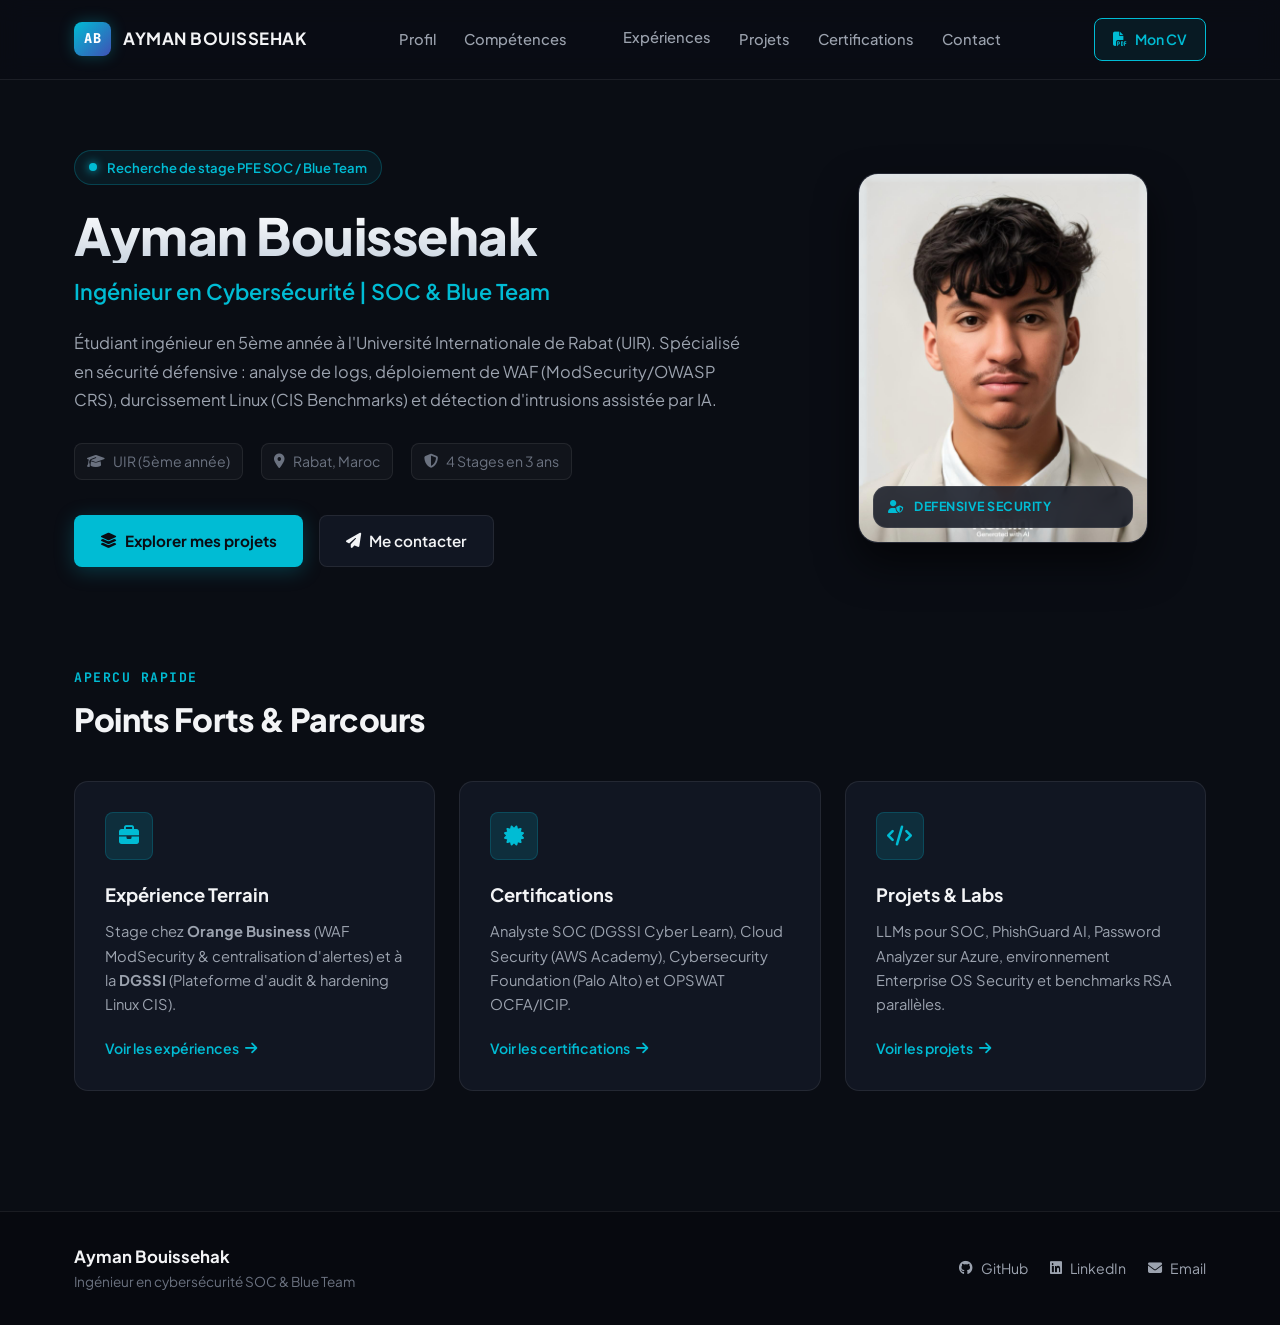
==== commit 69a55d1c: "Correction du nom du fichier experience.html et du lien vers le CV PDF" ====
--- a/index.html
+++ b/index.html
@@ -23,17 +23,15 @@
         <ul class="nav-links">
     <li><a href="index.html">Profil</a></li>
     <li><a href="skills.html">Compétences</a></li>
-    <li><a href="experience.html">Expériences</a></li>
+    <li></li><a href="experience.html">Expériences</a>
     <li><a href="projects.html">Projets</a></li>
     <li><a href="certifications.html">Certifications</a></li>
     <li><a href="contact.html">Contact</a></li>
 </ul>
 
-        <div class="nav-actions">
-            <a href="CV_Ayman_Bouissehak_SOC_Blue_Team.pdf" target="_blank" class="btn-cv">
-                <i class="fas fa-file-pdf"></i> Mon CV
-            </a>
-        </div>
+        <a href="CV AYMAN-BOUISSEHAK.pdf" target="_blank" class="btn-cv">
+    <i class="fas fa-file-pdf"></i> Mon CV
+</a>
 
         <div class="menu-toggle">
             <i class="fas fa-bars"></i>
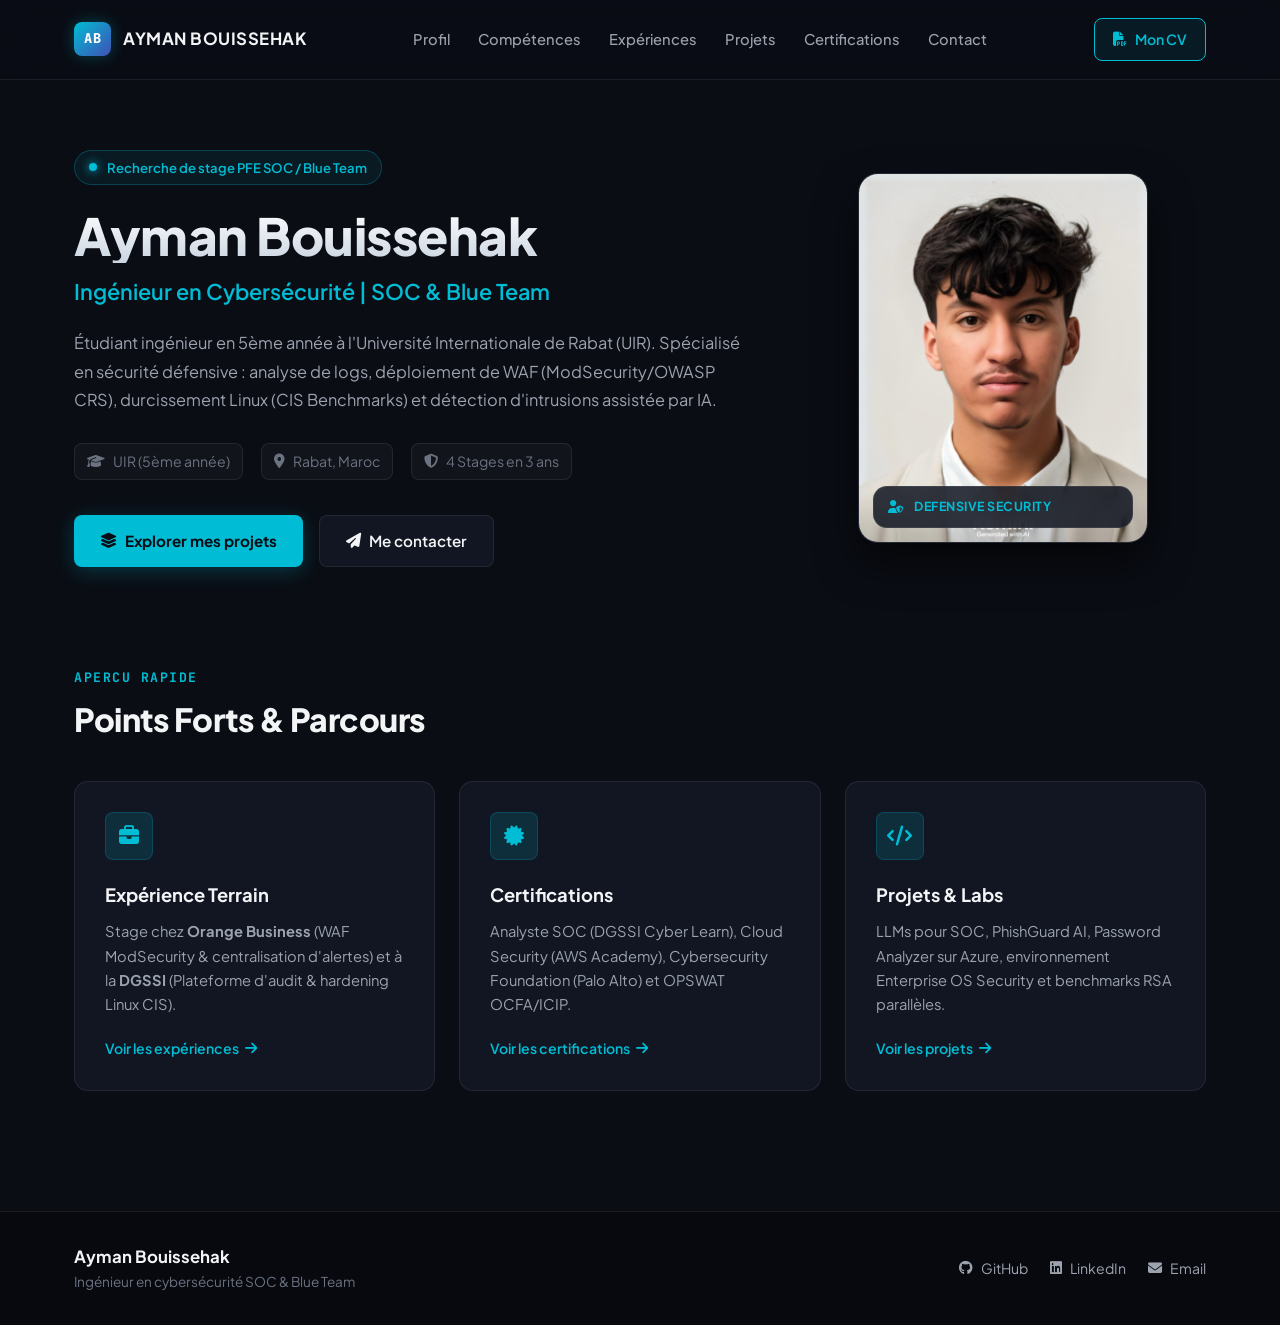
==== commit 7a34c0d1: "Correction des liens de navigation, du nom de fichier experience.html et du nom du CV PDF" ====
--- a/index.html
+++ b/index.html
@@ -23,15 +23,17 @@
         <ul class="nav-links">
     <li><a href="index.html">Profil</a></li>
     <li><a href="skills.html">Compétences</a></li>
-    <li></li><a href="experience.html">Expériences</a>
+    <li><a href="experience.html">Expériences</a></li>
     <li><a href="projects.html">Projets</a></li>
     <li><a href="certifications.html">Certifications</a></li>
     <li><a href="contact.html">Contact</a></li>
 </ul>
 
-        <a href="CV AYMAN-BOUISSEHAK.pdf" target="_blank" class="btn-cv">
-    <i class="fas fa-file-pdf"></i> Mon CV
-</a>
+<div class="nav-actions">
+    <a href="CV AYMAN-BOUISSEHAK.pdf" target="_blank" class="btn-cv">
+        <i class="fas fa-file-pdf"></i> Mon CV
+    </a>
+</div>
 
         <div class="menu-toggle">
             <i class="fas fa-bars"></i>
